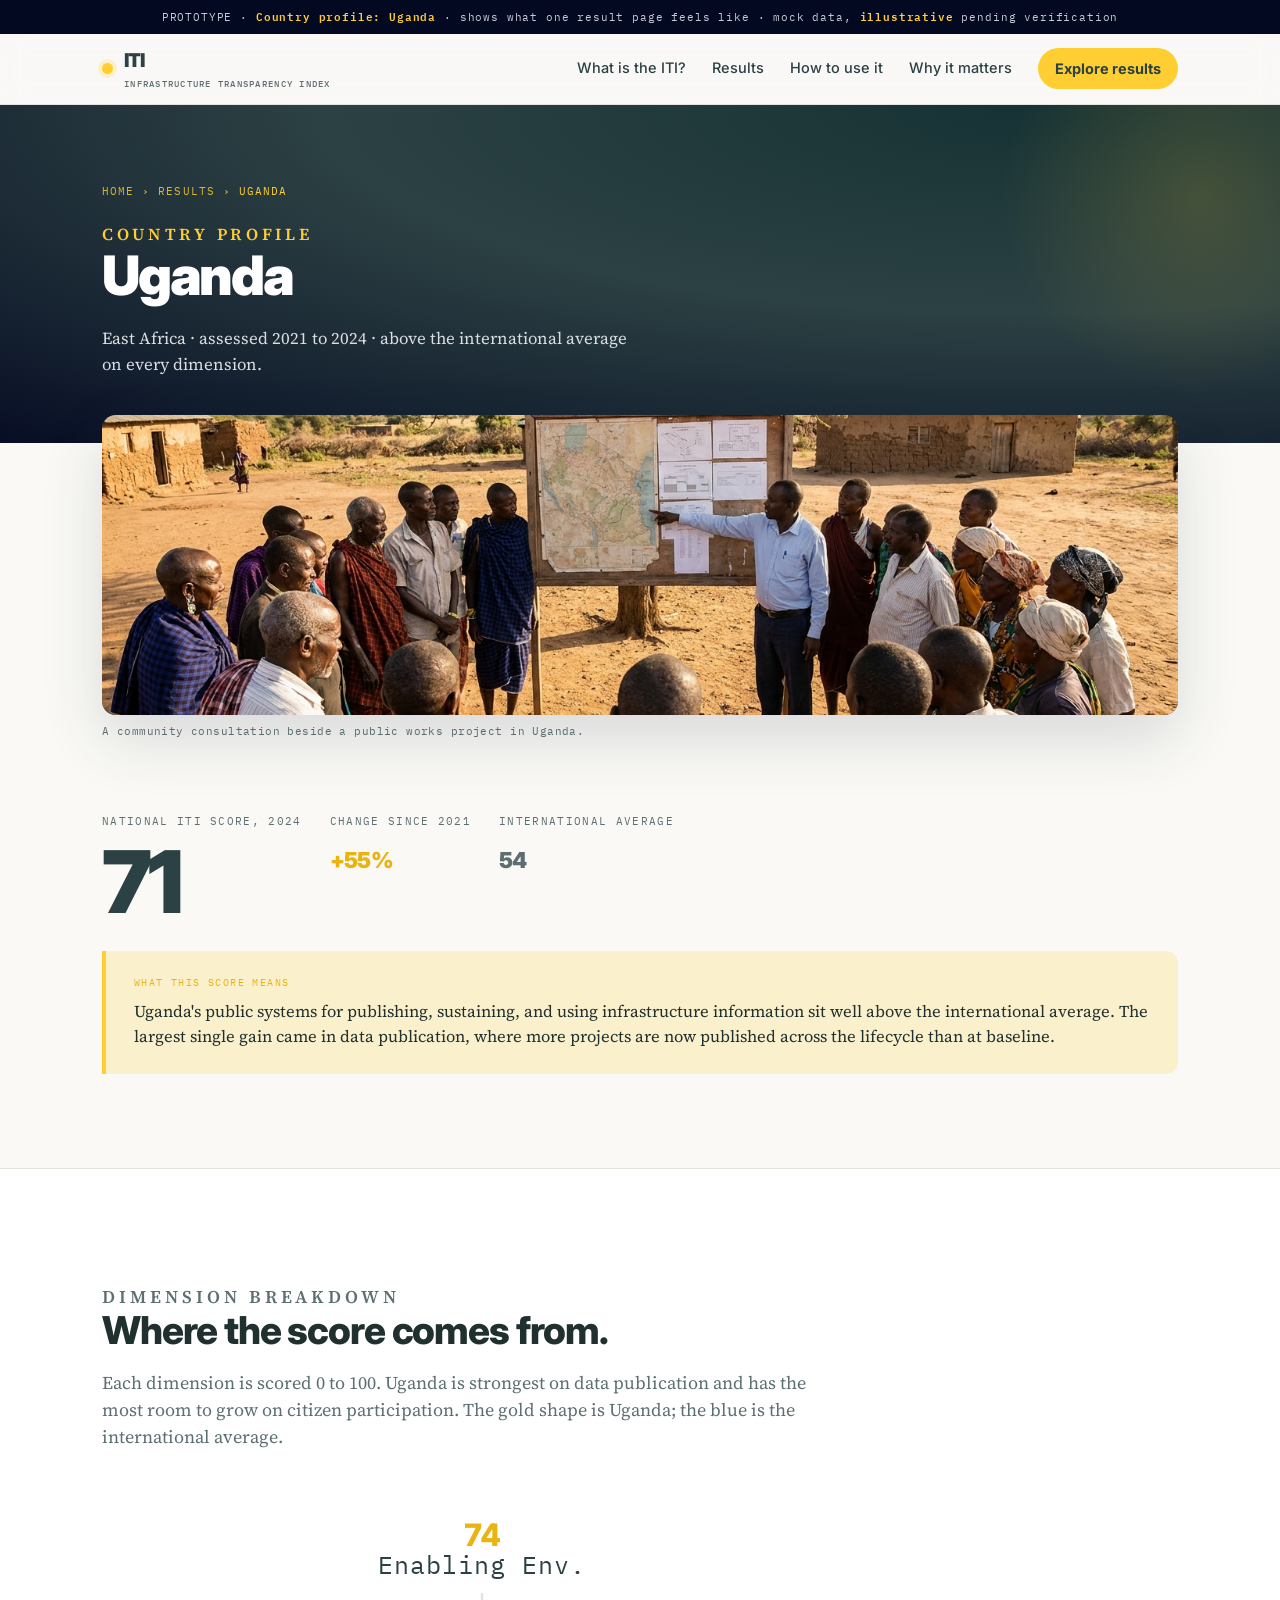
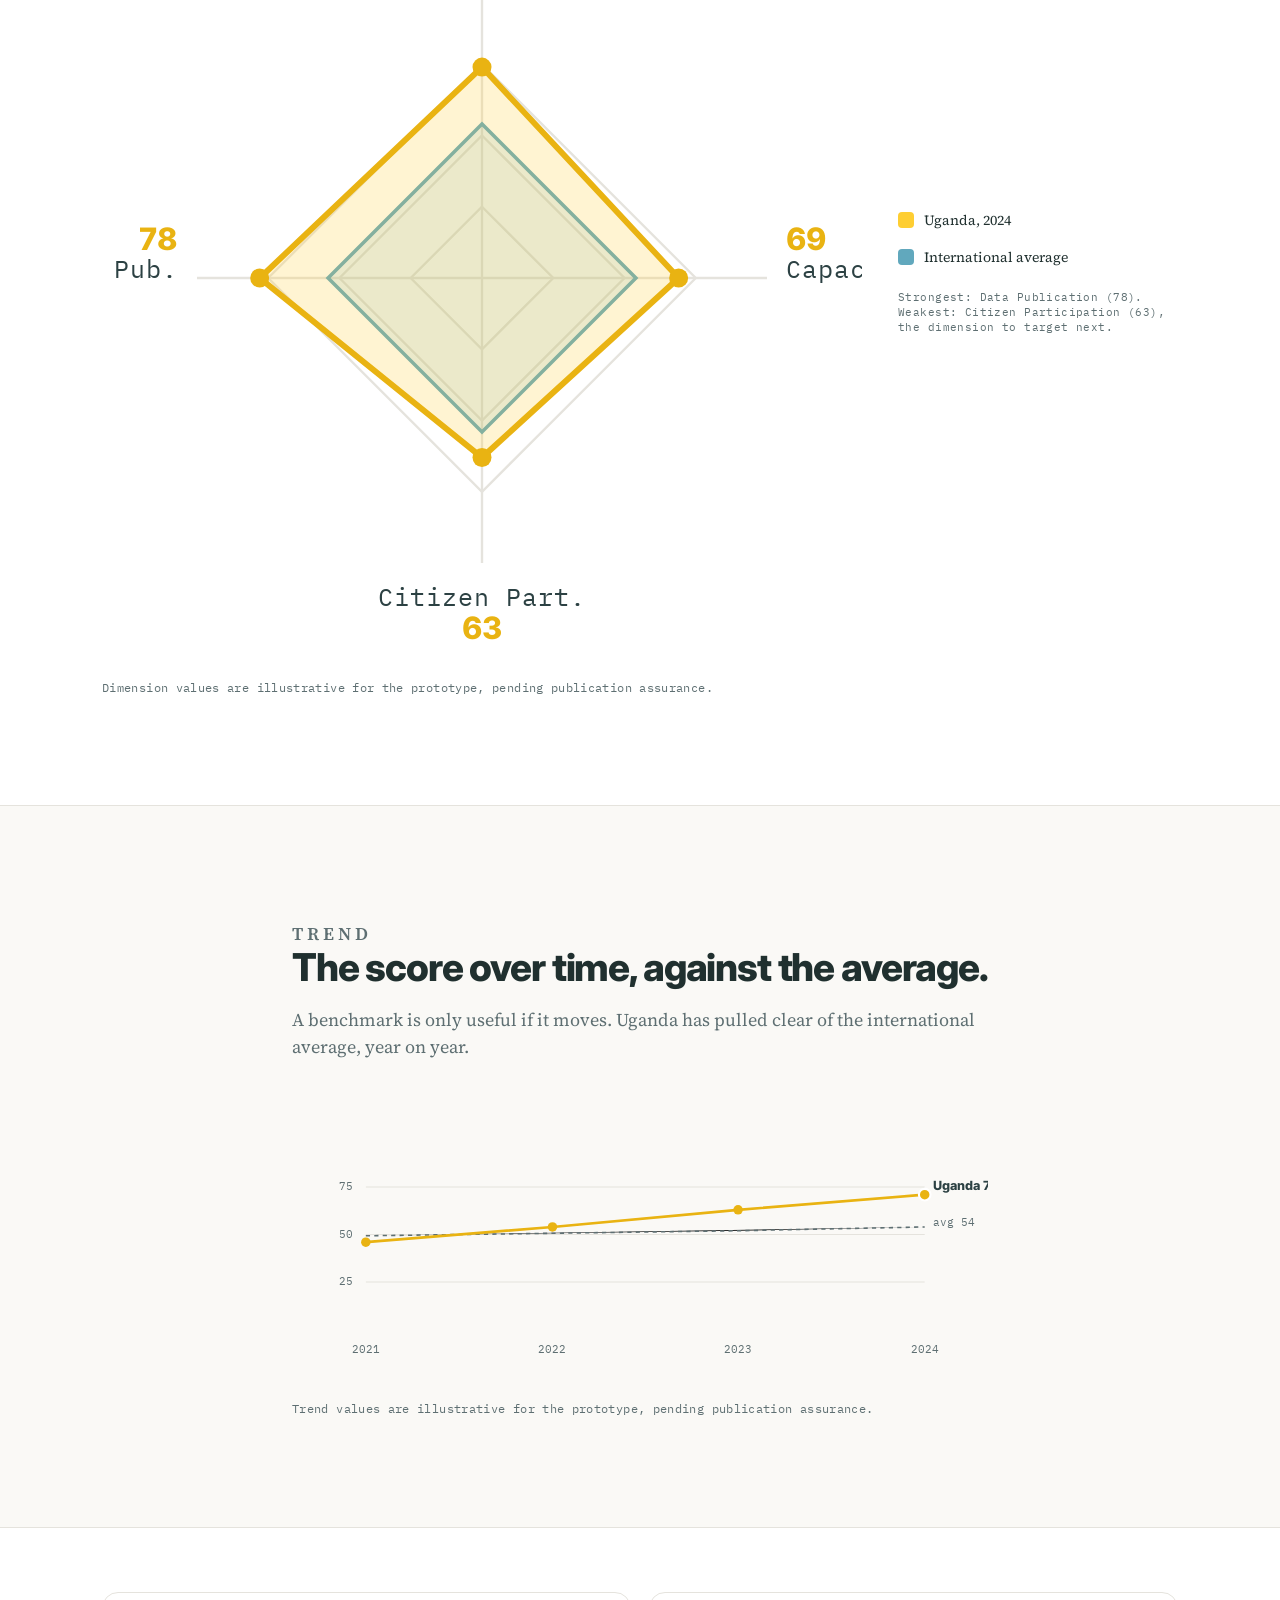
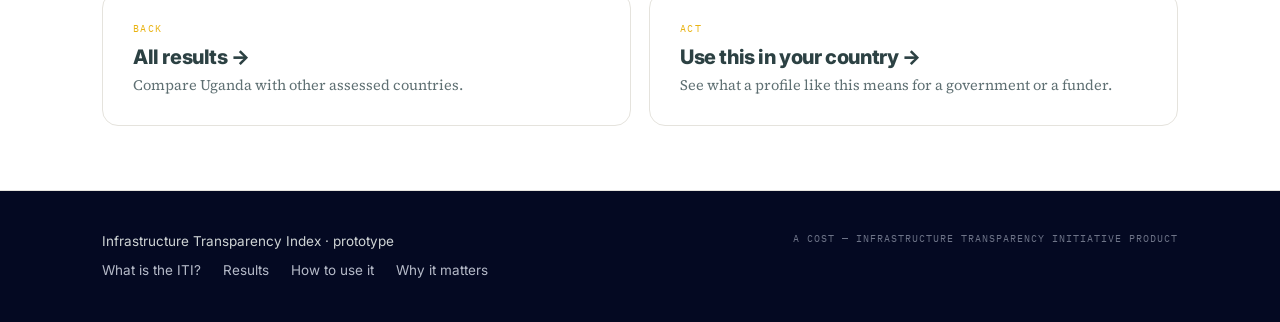
==== country-uganda.html @ 9cf15a1b "ITI website success prototype: multi-page editorial site with live map and generated imagery" ====
<!doctype html>
<html lang="en">
<head>
<meta charset="utf-8">
<meta name="viewport" content="width=device-width, initial-scale=1">
<title>Uganda | ITI country profile prototype</title>
<meta name="description" content="Uganda ITI country profile: dimension breakdown and trend. Illustrative prototype data.">
<link rel="preconnect" href="https://fonts.googleapis.com">
<link rel="preconnect" href="https://fonts.gstatic.com" crossorigin>
<link href="https://fonts.googleapis.com/css2?family=Inter:wght@400;500;600;700;800;900&family=Source+Serif+4:opsz,wght@8..60,400;8..60,500;8..60,600&family=IBM+Plex+Mono:wght@400;500&display=swap" rel="stylesheet">
<link rel="stylesheet" href="assets/iti.css">
</head>
<body>

<div class="ribbon">
  PROTOTYPE &middot; <b>Country profile: Uganda</b> &middot; shows what one result page feels like &middot; mock data, <b>illustrative</b> pending verification
</div>

<div class="brandbar">
  <div class="wrap brandbar__inner">
    <a class="brandmark" href="index.html"><span class="dot"></span><span>ITI<small>Infrastructure Transparency Index</small></span></a>
    <button class="navtoggle" aria-label="Menu">&#9776;</button>
    <nav class="navlinks">
      <a href="what-is-iti.html">What is the ITI?</a>
      <a href="results.html">Results</a>
      <a href="how-to-use.html">How to use it</a>
      <a href="why-it-matters.html">Why it matters</a>
      <a class="btn-sm" href="results.html">Explore results</a>
    </nav>
  </div>
</div>

<header class="pagehero">
  <div class="wrap">
    <div class="crumbs"><a href="index.html">Home</a> &rsaquo; <a href="results.html">Results</a> &rsaquo; Uganda</div>
    <p class="eyebrow">Country profile</p>
    <h1>Uganda</h1>
    <p>East Africa &middot; assessed 2021 to 2024 &middot; above the international average on every dimension.</p>
  </div>
</header>

<!-- country establishing image -->
<div class="wrap" style="margin-top:-28px;position:relative;z-index:5;">
  <div class="imgslot" style="height:300px;border-radius:14px;box-shadow:0 24px 60px rgba(44,65,67,.16);">
    <img src="assets/img/uganda-profile.jpg" alt="Community members and an official reviewing public project information at a noticeboard beside a Ugandan road project.">
  </div>
  <p class="imgcap">A community consultation beside a public works project in Uganda.</p>
</div>

<section class="block tight">
  <div class="wrap">
    <div class="scorehead">
      <div>
        <div class="pick">National ITI score, 2024</div>
        <div class="big">71</div>
      </div>
      <div>
        <div class="pick">Change since 2021</div>
        <div class="delta">+55%</div>
      </div>
      <div>
        <div class="pick">International average</div>
        <div class="delta" style="color:var(--muted);">54</div>
      </div>
    </div>
    <div class="callout" style="margin-top:30px;">
      <div class="k">What this score means</div>
      <p>Uganda's public systems for publishing, sustaining, and using infrastructure information sit well above the international average. The largest single gain came in data publication, where more projects are now published across the lifecycle than at baseline.</p>
    </div>
  </div>
</section>

<section class="block alt">
  <div class="wrap">
    <div class="sec-head"><p class="eyebrow">Dimension breakdown</p><h2>Where the score comes from.</h2><p>Each dimension is scored 0 to 100. Uganda is strongest on data publication and has the most room to grow on citizen participation. The gold shape is Uganda; the blue is the international average.</p></div>
    <div class="radar-wrap">
      <svg class="radar" viewBox="0 0 320 320" role="img" aria-label="Radar chart of Uganda's four dimension scores against the international average. Enabling Environment 74, Capacities and Processes 69, Citizen Participation 63, Data Publication 78. International average 54.">
        <!-- concentric grid rings at 25/50/75/100 -->
        <polygon class="grid-line" points="160,70 250,160 160,250 70,160"/>
        <polygon class="grid-line" points="160,100 220,160 160,220 100,160"/>
        <polygon class="grid-line" points="160,130 190,160 160,190 130,160"/>
        <!-- axes -->
        <line class="axis" x1="160" y1="160" x2="160" y2="40"/>
        <line class="axis" x1="160" y1="160" x2="280" y2="160"/>
        <line class="axis" x1="160" y1="160" x2="160" y2="280"/>
        <line class="axis" x1="160" y1="160" x2="40" y2="160"/>
        <!-- international average shape (54 on each: r=64.8) -->
        <polygon class="shape-avg" points="160,95.2 224.8,160 160,224.8 95.2,160"/>
        <!-- Uganda shape: Enabling 74 top(160,71.2), Capacities 69 right(242.8,160), Citizen 63 bottom(160,235.6), Data 78 left(66.4,160) -->
        <polygon class="shape-country" points="160,71.2 242.8,160 160,235.6 66.4,160" pathLength="1"/>
        <circle class="node" cx="160" cy="71.2" r="4"/>
        <circle class="node" cx="242.8" cy="160" r="4"/>
        <circle class="node" cx="160" cy="235.6" r="4"/>
        <circle class="node" cx="66.4" cy="160" r="4"/>
        <!-- axis labels + values -->
        <text class="alab" x="160" y="32" text-anchor="middle">Enabling Env.</text>
        <text class="aval" x="160" y="20" text-anchor="middle">74</text>
        <text class="alab" x="288" y="160" text-anchor="start">Capacities</text>
        <text class="aval" x="288" y="148" text-anchor="start">69</text>
        <text class="alab" x="160" y="298" text-anchor="middle">Citizen Part.</text>
        <text class="aval" x="160" y="312" text-anchor="middle">63</text>
        <text class="alab" x="32" y="160" text-anchor="end">Data Pub.</text>
        <text class="aval" x="32" y="148" text-anchor="end">78</text>
      </svg>
      <div class="radar-legend">
        <div class="li"><span class="sw c"></span> Uganda, 2024</div>
        <div class="li"><span class="sw a"></span> International average</div>
        <p class="imgcap" style="margin-top:8px;">Strongest: Data Publication (78). Weakest: Citizen Participation (63), the dimension to target next.</p>
      </div>
    </div>
    <p class="illus-note">Dimension values are illustrative for the prototype, pending publication assurance.</p>
  </div>
</section>

<section class="block">
  <div class="wrap-narrow">
    <div class="sec-head"><p class="eyebrow">Trend</p><h2>The score over time, against the average.</h2><p>A benchmark is only useful if it moves. Uganda has pulled clear of the international average, year on year.</p></div>
    <!-- multi-line trend: viewBox 0..640 x, 0..240 y. Years 2021..2024 mapped to x=70,260,450,600. Score 0..100 -> y=210..30 -->
    <svg class="trendlines" viewBox="0 0 660 250" role="img" aria-label="Uganda's ITI score rose from 46 in 2021 to 71 in 2024, moving above the international average which held near 50 to 54.">
      <!-- gridlines at 25/50/75 -->
      <line class="gl" x1="70" y1="165" x2="600" y2="165"/>
      <line class="gl" x1="70" y1="120" x2="600" y2="120"/>
      <line class="gl" x1="70" y1="75"  x2="600" y2="75"/>
      <text class="axlab" x="58" y="168" text-anchor="end">25</text>
      <text class="axlab" x="58" y="123" text-anchor="end">50</text>
      <text class="axlab" x="58" y="78"  text-anchor="end">75</text>
      <!-- x labels -->
      <text class="axlab" x="70"  y="232" text-anchor="middle">2021</text>
      <text class="axlab" x="247" y="232" text-anchor="middle">2022</text>
      <text class="axlab" x="423" y="232" text-anchor="middle">2023</text>
      <text class="axlab" x="600" y="232" text-anchor="middle">2024</text>
      <!-- international average line (flat ~50-54): y = 210 - score*1.8 -->
      <polyline class="avg" points="70,121.2 247,118.8 423,116.4 600,112.8"/>
      <text class="axlab" x="608" y="112" text-anchor="start" fill="#5E6F72">avg 54</text>
      <!-- Uganda line: 46,54,63,71 -> y=210-score*1.8 = 127.2,112.8,96.6,82.2 -->
      <polyline class="ln" stroke="#E9B312" points="70,127.2 247,112.8 423,96.6 600,82.2" pathLength="1"/>
      <circle cx="70" cy="127.2" r="4.5" fill="#E9B312"/>
      <circle cx="247" cy="112.8" r="4.5" fill="#E9B312"/>
      <circle cx="423" cy="96.6" r="4.5" fill="#E9B312"/>
      <circle cx="600" cy="82.2" r="5.5" fill="#E9B312" stroke="#fff" stroke-width="2"/>
      <text class="endlab" x="608" y="78" text-anchor="start" fill="#2C4143">Uganda 71</text>
    </svg>
    <p class="illus-note">Trend values are illustrative for the prototype, pending publication assurance.</p>
  </div>
</section>

<section class="block alt tight">
  <div class="wrap">
    <div class="nextstrip">
      <a class="nextcard" href="results.html"><div class="k">Back</div><h3>All results &rarr;</h3><p>Compare Uganda with other assessed countries.</p></a>
      <a class="nextcard" href="how-to-use.html"><div class="k">Act</div><h3>Use this in your country &rarr;</h3><p>See what a profile like this means for a government or a funder.</p></a>
    </div>
  </div>
</section>

<footer>
  <div class="wrap">
    <div>
      <div style="color:#CFD4D5;margin-bottom:8px;">Infrastructure Transparency Index &middot; prototype</div>
      <nav class="fnav">
        <a href="what-is-iti.html">What is the ITI?</a>
        <a href="results.html">Results</a>
        <a href="how-to-use.html">How to use it</a>
        <a href="why-it-matters.html">Why it matters</a>
      </nav>
    </div>
    <div class="endorse">A CoST &mdash; Infrastructure Transparency Initiative product</div>
  </div>
</footer>

<script src="assets/iti.js"></script>
</body>
</html>
---- assets/iti.css ----
/* =============================================================
   ITI WEBSITE SUCCESS PROTOTYPE - shared design system
   Single source of truth for every page. Edit once, all follow.
   This file existing IS the maintenance argument.

   BRAND: the REAL ITI palette, scraped from the live site's Fusion
   global colour tokens (infrastructuretransparencyindex.org):
     #fece32 gold (primary accent) · #2c4143 dark slate (structure)
     #61a8bd teal-blue (cool accent) · #d60000 red (CoST lineage)
     #040922 near-black navy (deepest ground)
   Register: editorial / data-journalism. Gold leads, slate carries,
   one motion event per scene, instruments are drawn not generated.
   Governed by cost-html-design; craft from visual-storytelling.
   ============================================================= */

:root {
  --gold:        #FECE32;
  --gold-deep:   #E9B312;
  --gold-soft:   #FFE07A;
  --gold-tint:   #FBF0CC;
  --slate:       #2C4143;
  --slate-deep:  #1E2E30;
  --navy:        #040922;
  --teal:        #61A8BD;
  --teal-deep:   #3E7E92;
  --teal-tint:   #E3EFF3;
  --red:         #D60000;
  --ink:         #20302F;
  --muted:       #5E6F72;
  --muted-d:     #9AA9AB;   /* on dark grounds */
  --line:        #E5E3DD;
  --line-d:      rgba(255,255,255,.14);
  --bg:          #FAF9F6;
  --white:       #FFFFFF;
  --mono: "SFMono-Regular", "IBM Plex Mono", Menlo, Consolas, monospace;
  --serif: "Source Serif 4", Georgia, "Iowan Old Style", "Times New Roman", serif;
  --sans: "Inter", -apple-system, BlinkMacSystemFont, "Helvetica Neue", Arial, sans-serif;
}
* { box-sizing: border-box; }
html { scroll-behavior: smooth; -webkit-text-size-adjust: 100%; }
body {
  margin: 0; background: var(--bg); color: var(--ink);
  font-family: var(--sans); font-size: 17px; line-height: 1.6;
  -webkit-font-smoothing: antialiased; text-rendering: optimizeLegibility;
}
h1, h2, h3 { font-family: var(--sans); font-weight: 800; line-height: 1.06; margin: 0; letter-spacing: -0.03em; }
.wrap { max-width: 1140px; margin: 0 auto; padding: 0 32px; }
.wrap-narrow { max-width: 760px; margin: 0 auto; padding: 0 32px; }
.eyebrow {
  font-family: var(--mono); font-size: 11px; font-weight: 600;
  letter-spacing: 0.22em; text-transform: uppercase; color: var(--gold-deep);
  margin: 0 0 18px;
}
a { color: var(--teal-deep); }
@media (max-width: 620px){ .wrap, .wrap-narrow { padding: 0 22px; } }

/* ---- prototype ribbon ---- */
.ribbon {
  background: var(--navy); color: #C9CBD4; font-family: var(--mono);
  font-size: 10.5px; letter-spacing: 0.08em; text-align: center;
  padding: 8px 28px; line-height: 1.5;
}
.ribbon b { color: var(--gold); font-weight: 600; }

/* ---- brand bar / nav ---- */
.brandbar { background: rgba(250,249,246,.86); backdrop-filter: saturate(1.4) blur(12px); -webkit-backdrop-filter: saturate(1.4) blur(12px); border-bottom: 1px solid var(--line); position: sticky; top: 0; z-index: 40; }
.brandbar__inner { display: flex; align-items: center; justify-content: space-between; height: 70px; }
.brandmark { display: flex; align-items: center; gap: 11px; font-family: var(--sans); font-weight: 900; font-size: 19px; color: var(--slate); letter-spacing: -0.04em; text-decoration: none; }
.brandmark .dot { width: 11px; height: 11px; border-radius: 50%; background: var(--gold); display: inline-block; box-shadow: 0 0 0 4px var(--gold-tint); }
.brandmark small { display: block; font-family: var(--mono); font-size: 9px; letter-spacing: 0.14em; color: var(--muted); font-weight: 500; text-transform: uppercase; }
.navlinks { display: flex; gap: 26px; font-size: 14.5px; align-items: center; }
.navlinks a { color: var(--slate); text-decoration: none; padding: 4px 0; border-bottom: 2px solid transparent; font-weight: 500; transition: color .15s; }
.navlinks a:hover { color: var(--gold-deep); }
.navlinks a.active { color: var(--slate); border-bottom-color: var(--gold); }
.navlinks .btn-sm { color: var(--slate); background: var(--gold); padding: 9px 17px; border-radius: 100px; border-bottom: 0; font-weight: 700; }
.navlinks .btn-sm:hover { color: var(--slate); background: var(--gold-soft); }
.navtoggle { display: none; background: none; border: 1px solid var(--line); border-radius: 8px; padding: 7px 11px; font-size: 18px; cursor: pointer; color: var(--slate); }
@media (max-width: 860px) {
  .navlinks { position: absolute; top: 70px; left: 0; right: 0; background: var(--white); border-bottom: 1px solid var(--line); flex-direction: column; align-items: flex-start; gap: 0; padding: 8px 28px 18px; display: none; }
  .navlinks.open { display: flex; }
  .navlinks a { width: 100%; padding: 13px 0; border-bottom: 1px solid var(--line); }
  .navlinks .btn-sm { width: auto; margin-top: 12px; }
  .navtoggle { display: block; }
}

/* ---- buttons ---- */
.btn { font-family: var(--sans); font-size: 15px; font-weight: 700; padding: 14px 24px; border-radius: 100px; border: 0; cursor: pointer; text-decoration: none; display: inline-block; transition: transform .14s ease, background .15s, box-shadow .15s; letter-spacing: -0.01em; }
.btn:active { transform: translateY(1px); }
.btn-gold { background: var(--gold); color: var(--slate); box-shadow: 0 6px 22px rgba(254,206,50,.34); }
.btn-gold:hover { background: var(--gold-soft); color: var(--slate); box-shadow: 0 8px 28px rgba(254,206,50,.46); }
.btn-ghost { background: transparent; color: var(--white); border: 1.5px solid rgba(255,255,255,.32); }
.btn-ghost:hover { border-color: var(--gold); color: var(--gold); }
.btn-slate { background: var(--slate); color: var(--white); }
.btn-slate:hover { background: var(--slate-deep); color: var(--white); }
.btn-outline { background: transparent; color: var(--slate); border: 1.5px solid var(--line); }
.btn-outline:hover { border-color: var(--gold-deep); color: var(--gold-deep); }

/* ---- home hero: full-bleed dark editorial scene ---- */
.hero { position: relative; background: radial-gradient(120% 130% at 78% 8%, #163234 0%, var(--slate) 38%, var(--navy) 100%); color: var(--white); padding: 120px 0 110px; overflow: hidden; }
.hero canvas#field { position: absolute; inset: 0; width: 100%; height: 100%; z-index: 1; opacity: .45; }
.hero::after { content:""; position:absolute; left:0; right:0; bottom:0; height:120px; background: linear-gradient(transparent, rgba(4,9,34,.5)); z-index:1; pointer-events:none; }
.hero .wrap { position: relative; z-index: 3; }
.hero .eyebrow { color: var(--gold); }
.hero h1 { font-size: clamp(2.4rem, 6.2vw, 5rem); font-weight: 900; max-width: 17ch; letter-spacing: -0.045em; line-height: 1.0; }
.hero h1 .accent { color: var(--gold); position: relative; white-space: nowrap; }
.hero h1 .accent::after { content:""; position:absolute; left:0; right:0; bottom:.06em; height:.10em; background: var(--gold); opacity:.32; border-radius:2px; }
.hero p.lede { font-family: var(--serif); font-size: clamp(1.1rem, 1.4vw, 1.4rem); line-height: 1.5; max-width: 54ch; color: #D9DEE0; margin: 30px 0 38px; }
.cta-row { display: flex; flex-wrap: wrap; gap: 14px; }
.hero .scrollcue { margin-top: 56px; font-family: var(--mono); font-size: 10.5px; letter-spacing: .18em; text-transform: uppercase; color: var(--gold); display: flex; align-items: center; gap: 12px; }
.hero .scrollcue .ln { width: 34px; height: 1px; background: var(--gold); display: inline-block; animation: cue 1.9s ease-in-out infinite; transform-origin: left; }
@keyframes cue { 0%,100%{ transform: scaleX(.35); opacity:.35; } 50%{ transform: scaleX(1); opacity:1; } }

/* ---- interior page hero ---- */
.pagehero { background: radial-gradient(130% 140% at 82% 0%, #163234 0%, var(--slate) 44%, var(--navy) 100%); color: var(--white); padding: 78px 0 66px; position: relative; overflow: hidden; }
.pagehero::after { content:""; position:absolute; right:-140px; top:-130px; width:440px; height:440px; border-radius:50%; background: radial-gradient(circle, rgba(254,206,50,.16), transparent 64%); pointer-events:none; }
.pagehero .wrap, .pagehero .wrap-narrow { position: relative; z-index: 2; }
.pagehero .eyebrow { color: var(--gold); }
.pagehero h1 { font-size: clamp(2rem, 4.6vw, 3.4rem); font-weight: 900; max-width: 20ch; letter-spacing: -0.04em; }
.pagehero h1 .accent { color: var(--gold); }
.pagehero p { font-family: var(--serif); font-size: clamp(1.05rem, 1.2vw, 1.3rem); line-height: 1.5; max-width: 60ch; color: #D9DEE0; margin: 22px 0 0; }
.crumbs { font-family: var(--mono); font-size: 10.5px; letter-spacing: .1em; text-transform: uppercase; color: var(--gold); margin-bottom: 18px; }
.crumbs a { color: var(--gold); text-decoration: none; opacity:.85; }
.crumbs a:hover { opacity:1; text-decoration: underline; }

/* ---- proof strip: oversized figures as typographic illustration ---- */
.proof { background: var(--slate); color: var(--white); }
.proof__grid { display: grid; grid-template-columns: repeat(4, 1fr); }
.stat { padding: 44px 26px; position: relative; border-right: 1px solid var(--line-d); }
.stat:last-child { border-right: 0; }
.stat .n { font-family: var(--sans); font-weight: 900; font-size: clamp(2.6rem, 4vw, 3.8rem); color: var(--gold); line-height: .92; letter-spacing: -0.04em; }
.stat .n .suf { font-size: .55em; color: var(--gold); }
.stat .l { font-size: 13.5px; color: var(--muted-d); margin-top: 12px; line-height: 1.4; max-width: 22ch; }
.stat .flag { position: absolute; top: 16px; right: 14px; font-family: var(--mono); font-size: 8px; letter-spacing: .08em; text-transform: uppercase; color: var(--gold); border: 1px solid rgba(254,206,50,.4); border-radius: 3px; padding: 2px 5px; }
@media (max-width: 760px){ .proof__grid { grid-template-columns: repeat(2,1fr); } .stat { padding: 32px 22px; } .stat:nth-child(2){border-right:0;} .stat:nth-child(1),.stat:nth-child(2){border-bottom:1px solid var(--line-d);} }

/* ---- generic section ---- */
section.block { padding: 96px 0; }
section.block.tight { padding: 64px 0; }
section.block.alt { background: var(--white); border-top: 1px solid var(--line); border-bottom: 1px solid var(--line); }
section.block.dark { background: var(--slate); color: var(--white); }
section.block.dark .sec-head h2 { color: var(--white); }
section.block.dark .sec-head p { color: var(--muted-d); }
.sec-head { max-width: 64ch; margin-bottom: 48px; }
.sec-head.center { margin-left: auto; margin-right: auto; text-align: center; }
.sec-head h2 { font-size: clamp(1.7rem, 3vw, 2.6rem); font-weight: 800; }
.sec-head p { color: var(--muted); font-size: 18px; margin: 18px 0 0; font-family: var(--serif); line-height: 1.5; }
.prose { max-width: 66ch; font-family: var(--serif); font-size: 19px; line-height: 1.72; }
.prose p { margin: 0 0 22px; }
.prose h3 { font-family: var(--sans); font-size: 23px; font-weight: 800; margin: 38px 0 12px; color: var(--slate); letter-spacing: -0.02em; }
.lead { font-size: clamp(1.3rem, 2vw, 1.8rem); line-height: 1.4; color: var(--slate); font-family: var(--serif); font-weight: 400; }

/* ---- the reframe instrument: drawn, staged, one motion ---- */
.reframe-wrap { margin: 8px 0 44px; }
.reframe-fig { width: 100%; height: auto; display: block; }
.reframe-fig .lab { font-family: var(--mono); font-size: 11px; letter-spacing: .12em; text-transform: uppercase; }
.reframe-fig .qtext { font-family: var(--serif); font-weight: 600; }
/* before/after groups toggled by .flipped on the figure */
.reframe-fig .grp-after { opacity: 0; transition: opacity .7s ease .15s; }
.reframe-fig .grp-before { opacity: 1; transition: opacity .6s ease; }
.reframe-fig.flipped .grp-after { opacity: 1; }
.reframe-fig.flipped .grp-before { opacity: 0; }
.reframe-fig .sweep { stroke-dasharray: 1; stroke-dashoffset: 1; }
.reframe-fig.flipped .sweep { stroke-dashoffset: 0; transition: stroke-dashoffset 1s ease .1s; }
.reframe-fig .token { transition: transform .9s cubic-bezier(.5,0,.2,1) .1s; }
.reframe-fig.flipped .token { transform: translateX(var(--shift, 360px)); }

/* ---- failure cards ---- */
.fails { display: grid; grid-template-columns: repeat(4,1fr); gap: 16px; }
.fail { background: var(--white); border: 1px solid var(--line); border-radius: 12px; padding: 24px 22px; position: relative; overflow: hidden; }
.fail::before { content:""; position:absolute; left:0; top:0; bottom:0; width:3px; background: var(--gold); }
.fail .t { font-weight: 800; font-size: 16px; margin-bottom: 8px; color: var(--slate); letter-spacing:-0.01em; }
.fail .d { font-size: 14px; color: var(--muted); line-height: 1.5; }
@media (max-width: 760px){ .fails { grid-template-columns: 1fr 1fr; } }

/* ---- dimension cards ---- */
.dims { display: grid; grid-template-columns: repeat(4,1fr); gap: 18px; }
.dim { background: var(--white); border: 1px solid var(--line); border-radius: 14px; padding: 28px 24px; cursor: pointer; transition: border-color .15s, box-shadow .2s, transform .2s; }
.dim:hover { border-color: var(--gold); transform: translateY(-3px); box-shadow: 0 18px 40px rgba(44,65,67,.09); }
.dim.open { border-color: var(--gold); box-shadow: 0 18px 40px rgba(44,65,67,.10); }
.dim .num { font-family: var(--mono); font-size: 11px; color: var(--gold-deep); letter-spacing: .14em; }
.dim h3 { font-size: 19px; font-weight: 800; margin: 14px 0 9px; color: var(--slate); letter-spacing:-0.02em; }
.dim .ask { font-size: 14.5px; color: var(--muted); line-height: 1.5; font-family: var(--serif); }
.dim .more { font-size: 14px; color: var(--ink); line-height: 1.58; max-height: 0; overflow: hidden; transition: max-height .28s ease, margin .28s ease, opacity .2s; opacity: 0; margin-top: 0; font-family: var(--serif); }
.dim.open .more { max-height: 260px; opacity: 1; margin-top: 16px; padding-top: 16px; border-top: 1px solid var(--line); }
.dim .hint { font-family: var(--mono); font-size: 9.5px; letter-spacing: .1em; color: var(--muted); text-transform: uppercase; margin-top: 16px; }
.dim.open .hint { color: var(--gold-deep); }
@media (max-width: 760px){ .dims { grid-template-columns: 1fr 1fr; } }

/* ---- results / mock dashboard ---- */
.meaning { font-family: var(--serif); font-size: clamp(1.2rem, 1.8vw, 1.55rem); line-height: 1.42; color: var(--slate); max-width: 56ch; margin-bottom: 30px; }
.dash { border: 1px solid var(--line); border-radius: 16px; background: var(--white); overflow: hidden; box-shadow: 0 24px 60px rgba(44,65,67,.08); }
.dash__bar { background: var(--slate); color: var(--muted-d); font-family: var(--mono); font-size: 10.5px; letter-spacing: .1em; text-transform: uppercase; padding: 12px 22px; display: flex; justify-content: space-between; align-items: center; }
.dash__bar .tag { background: var(--gold); color: var(--slate); border-radius: 100px; padding: 3px 10px; font-size: 9px; letter-spacing: .08em; font-weight: 700; }
.dash__body { padding: 30px 28px; display: grid; grid-template-columns: 240px 1fr; gap: 32px; }
.pick { font-size: 11px; color: var(--muted); margin-bottom: 12px; font-family: var(--mono); letter-spacing: .12em; text-transform: uppercase; }
.countrylist { display: flex; flex-direction: column; gap: 8px; }
.cbtn { text-align: left; border: 1px solid var(--line); background: var(--white); border-radius: 10px; padding: 12px 15px; cursor: pointer; font-size: 14.5px; display: flex; justify-content: space-between; align-items: center; font-family: var(--sans); font-weight: 500; transition: all .14s; }
.cbtn .s { font-family: var(--sans); font-weight: 800; color: var(--slate); font-size: 16px; }
.cbtn:hover { border-color: var(--gold); }
.cbtn.active { border-color: var(--gold); background: var(--gold-tint); }
.chart { display: flex; flex-direction: column; gap: 16px; justify-content: center; }
.barrow { display: grid; grid-template-columns: 84px 1fr 46px; align-items: center; gap: 13px; }
.barrow .lab { font-size: 12.5px; color: var(--muted); text-align: right; font-family: var(--mono); letter-spacing: .02em; }
.track { background: var(--bg); border: 1px solid var(--line); border-radius: 100px; height: 20px; overflow: hidden; }
.fill { height: 100%; border-radius: 100px; transition: width .6s cubic-bezier(.3,.7,.2,1); }
.fill.country { background: linear-gradient(90deg, var(--gold-deep), var(--gold)); }
.fill.avg { background: var(--teal); }
.barrow .val { font-family: var(--sans); font-weight: 800; font-size: 15px; }
.avgnote { font-size: 13px; color: var(--muted); display: flex; align-items: center; gap: 8px; margin-top: 6px; }
.toggle { display: inline-flex; align-items: center; gap: 9px; cursor: pointer; font-size: 13px; color: var(--muted); user-select: none; }
.toggle .sw { width: 36px; height: 20px; border-radius: 100px; background: var(--line); position: relative; transition: background .2s; }
.toggle .sw::after { content: ""; position: absolute; top: 2px; left: 2px; width: 16px; height: 16px; border-radius: 50%; background: var(--white); transition: left .2s; box-shadow: 0 1px 3px rgba(0,0,0,.25); }
.toggle.on .sw { background: var(--teal); }
.toggle.on .sw::after { left: 18px; }
.tipnote { font-size: 13.5px; color: var(--ink); margin-top: 20px; padding-top: 18px; border-top: 1px dashed var(--line); font-family: var(--serif); line-height: 1.55; }
.tipnote b { font-family: var(--mono); font-size: 10px; letter-spacing: .1em; text-transform: uppercase; color: var(--gold-deep); display:block; margin-bottom: 5px; font-weight: 600; }
@media (max-width: 760px){ .dash__body { grid-template-columns: 1fr; } }

/* ---- impact cards ---- */
.impact { display: grid; grid-template-columns: repeat(3,1fr); gap: 20px; }
.icard { background: var(--white); border: 1px solid var(--line); border-radius: 16px; overflow: hidden; }
.icard__top { background: var(--slate); padding: 22px 24px; }
.icard__country { font-family: var(--sans); font-weight: 900; font-size: 21px; color: var(--white); letter-spacing:-0.03em; }
.icard__head { font-size: 11px; color: var(--gold); font-family: var(--mono); letter-spacing: .12em; text-transform: uppercase; margin-top: 5px; }
.icard__body { padding: 22px 24px 26px; }
.icard dl { margin: 0; }
.icard dt { font-family: var(--mono); font-size: 9.5px; letter-spacing: .14em; text-transform: uppercase; color: var(--muted); margin-top: 16px; }
.icard dt:first-child { margin-top: 0; }
.icard dd { margin: 5px 0 0; font-size: 14.5px; line-height: 1.5; font-family: var(--serif); }
.icard .big { font-family: var(--sans); font-weight: 900; font-size: 38px; color: var(--gold-deep); letter-spacing:-0.04em; line-height:1; }
@media (max-width: 760px){ .impact { grid-template-columns: 1fr; } }

/* ---- audience ---- */
.aud { display: grid; grid-template-columns: 320px 1fr; gap: 28px; }
.tiles { display: flex; flex-direction: column; gap: 10px; }
.tile { text-align: left; border: 1px solid var(--line); background: var(--white); border-radius: 12px; padding: 17px 19px; cursor: pointer; font-family: var(--sans); font-size: 15.5px; font-weight: 600; color: var(--slate); display: flex; align-items: center; gap: 13px; transition: all .15s; }
.tile .ic { font-size: 19px; }
.tile:hover { border-color: var(--gold); }
.tile.active { background: var(--slate); color: var(--white); border-color: var(--slate); }
.panel { background: var(--white); border: 1px solid var(--line); border-radius: 16px; padding: 36px 36px; position: relative; overflow: hidden; box-shadow: 0 18px 44px rgba(44,65,67,.07); }
.panel::before { content:""; position:absolute; left:0; top:0; bottom:0; width:4px; background: var(--gold); }
.panel .who { font-family: var(--mono); font-size: 11px; letter-spacing: .14em; text-transform: uppercase; color: var(--gold-deep); }
.panel h3 { font-size: 25px; font-weight: 800; margin: 12px 0 22px; color: var(--slate); letter-spacing:-0.02em; }
.panel .qa { margin-bottom: 18px; }
.panel .qa .k { font-family: var(--mono); font-size: 10px; letter-spacing: .12em; text-transform: uppercase; color: var(--muted); }
.panel .qa .v { font-size: 16px; line-height: 1.55; margin-top: 4px; font-family: var(--serif); }
.panel .next { display: inline-block; margin-top: 8px; background: var(--gold); color: var(--slate); font-weight: 700; font-size: 14px; padding: 11px 20px; border-radius: 100px; text-decoration: none; }
@media (max-width: 760px){ .aud { grid-template-columns: 1fr; } .tiles { flex-direction: row; flex-wrap: wrap; } .tile { flex: 1 1 44%; } }

/* full audience cards (how-to-use) */
.audfull { display: grid; gap: 22px; }
.audrow { display: grid; grid-template-columns: 250px 1fr; border: 1px solid var(--line); border-radius: 16px; overflow: hidden; background: var(--white); box-shadow: 0 14px 36px rgba(44,65,67,.06); }
.audrow__id { background: var(--slate); color: var(--white); padding: 30px 28px; }
.audrow__id .ic { font-size: 32px; display: block; margin-bottom: 14px; }
.audrow__id .who { font-family: var(--sans); font-weight: 900; font-size: 22px; letter-spacing:-0.03em; }
.audrow__body { padding: 30px 32px; }
.audrow__body .q { font-family: var(--serif); font-size: 21px; color: var(--slate); margin-bottom: 18px; line-height:1.3; }
.audrow__body .grid { display: grid; grid-template-columns: 1fr 1fr; gap: 20px; margin-bottom: 20px; }
.audrow__body dt { font-family: var(--mono); font-size: 9.5px; letter-spacing: .14em; text-transform: uppercase; color: var(--gold-deep); margin-bottom: 5px; }
.audrow__body dd { margin: 0; font-size: 15px; line-height: 1.55; font-family: var(--serif); }
@media (max-width: 720px){ .audrow { grid-template-columns: 1fr; } .audrow__body .grid { grid-template-columns: 1fr; } }

/* ---- vision timeline ---- */
.road { position: relative; padding-left: 6px; }
.road::before { content:""; position: absolute; left: 15px; top: 10px; bottom: 10px; width: 2px; background: var(--line); }
.road::after { content:""; position: absolute; left: 15px; top: 10px; width: 2px; height: 0; background: linear-gradient(var(--teal), var(--gold)); transition: height 1.4s ease; }
.road.drawn::after { height: calc(100% - 20px); }
.stop { position: relative; padding: 0 0 36px 52px; opacity: 0; transform: translateY(16px); transition: opacity .55s ease, transform .55s ease; }
.road.drawn .stop { opacity: 1; transform: none; }
.road.drawn .stop:nth-child(2){ transition-delay:.2s; }
.road.drawn .stop:nth-child(3){ transition-delay:.4s; }
.road.drawn .stop:nth-child(4){ transition-delay:.6s; }
.stop:last-child { padding-bottom: 0; }
.stop .dot { position: absolute; left: 6px; top: 3px; width: 20px; height: 20px; border-radius: 50%; background: var(--bg); border: 3px solid var(--teal); z-index: 2; }
.stop.future .dot { border-color: var(--gold); background: var(--gold-tint); }
.road.drawn .stop.future:last-child .dot { animation: pulseDot 2.2s ease-in-out infinite; }
@keyframes pulseDot { 0%,100%{ box-shadow: 0 0 0 0 rgba(254,206,50,.5);} 50%{ box-shadow: 0 0 0 9px rgba(254,206,50,0);} }
.stop .ph { font-family: var(--mono); font-size: 10.5px; letter-spacing: .14em; text-transform: uppercase; color: var(--gold-deep); }
.stop h3 { font-size: 21px; font-weight: 800; margin: 6px 0 6px; color: var(--slate); letter-spacing:-0.02em; }
.stop p { margin: 0; color: var(--muted); font-size: 15.5px; font-family: var(--serif); line-height:1.5; }
.dark .stop h3 { color: var(--white); }
.dark .stop p { color: var(--muted-d); }
.dark .stop .dot { background: var(--slate); }
.ambition-note { margin-top: 30px; font-size: 14px; color: var(--ink); background: var(--gold-tint); border-radius: 10px; padding: 16px 20px; font-family: var(--serif); line-height:1.55; }
.dark .ambition-note { background: rgba(254,206,50,.1); color: #E6E2D6; }

/* ---- final CTA ---- */
.final { background: radial-gradient(120% 130% at 20% 10%, #163234, var(--slate) 50%, var(--navy)); color: var(--white); }
.final .sec-head h2 { color: var(--white); }
.final .sec-head p { color: var(--muted-d); }
.ctacards { display: grid; grid-template-columns: repeat(3,1fr); gap: 18px; }
.ctacard { background: rgba(255,255,255,.05); border: 1px solid var(--line-d); border-radius: 16px; padding: 30px 26px; transition: border-color .15s, background .15s; }
.ctacard:hover { border-color: rgba(254,206,50,.5); background: rgba(255,255,255,.07); }
.ctacard h3 { color: var(--white); font-size: 20px; font-weight: 800; margin-bottom: 9px; letter-spacing:-0.02em; }
.ctacard p { color: var(--muted-d); font-size: 14.5px; margin: 0 0 20px; font-family: var(--serif); line-height:1.5; }
@media (max-width: 760px){ .ctacards { grid-template-columns: 1fr; } }

/* ---- generic scroll reveal: enhancement only ----
   Hidden state applies ONLY when JS has flagged the document (.js-reveal).
   Without JS, or before the observer runs, content is fully visible. */
.js-reveal [data-reveal] { opacity: 0; transform: translateY(18px); transition: opacity .6s ease, transform .6s ease; }
.js-reveal [data-reveal].in { opacity: 1; transform: none; }
/* impact cards use the same enhancement gate */
.js-reveal .icard { opacity: 0; transform: translateY(22px); transition: opacity .6s ease, transform .6s ease; }
.js-reveal .icard.in { opacity: 1; transform: none; }

/* ---- callouts / notes ---- */
.illus-note { font-size: 12px; color: var(--muted); margin-top: 20px; font-family: var(--mono); letter-spacing: .03em; }
.callout { background: var(--gold-tint); border-left: 4px solid var(--gold); border-radius: 0 12px 12px 0; padding: 24px 28px; margin: 30px 0; }
.callout .k { font-family: var(--mono); font-size: 10px; letter-spacing: .14em; text-transform: uppercase; color: var(--gold-deep); margin-bottom: 8px; }
.callout p { margin: 0; font-size: 16.5px; font-family: var(--serif); line-height: 1.55; }

/* ---- next-page strip ---- */
.nextstrip { display: grid; grid-template-columns: 1fr 1fr; gap: 18px; }
.nextcard { display: block; border: 1px solid var(--line); border-radius: 16px; padding: 28px 30px; background: var(--white); text-decoration: none; transition: border-color .15s, transform .18s, box-shadow .2s; }
.nextcard:hover { border-color: var(--gold); transform: translateY(-3px); box-shadow: 0 18px 40px rgba(44,65,67,.09); }
.nextcard .k { font-family: var(--mono); font-size: 10px; letter-spacing: .14em; text-transform: uppercase; color: var(--gold-deep); }
.nextcard h3 { font-size: 20px; font-weight: 800; color: var(--slate); margin: 10px 0 7px; letter-spacing:-0.02em; }
.nextcard p { margin: 0; color: var(--muted); font-size: 14.5px; font-family: var(--serif); line-height:1.5; }
@media (max-width: 620px){ .nextstrip { grid-template-columns: 1fr; } }

/* ---- footer ---- */
footer { background: var(--navy); color: #8C93A6; padding: 40px 0; font-size: 13.5px; }
footer .wrap { display: flex; justify-content: space-between; gap: 20px; flex-wrap: wrap; align-items: flex-start; }
footer .fnav { display: flex; gap: 22px; flex-wrap: wrap; }
footer .fnav a { color: #B6BBC9; text-decoration: none; }
footer .fnav a:hover { color: var(--gold); }
footer .endorse { font-family: var(--mono); font-size: 10px; letter-spacing: .1em; color: #6E7488; text-transform: uppercase; }

/* ---- modal ---- */
.overlay { position: fixed; inset: 0; background: rgba(4,9,34,.62); display: none; align-items: center; justify-content: center; padding: 24px; z-index: 90; backdrop-filter: blur(3px); }
.overlay.show { display: flex; }
.modal { background: var(--white); border-radius: 18px; max-width: 480px; width: 100%; overflow: hidden; box-shadow: 0 30px 80px rgba(4,9,34,.45); }
.modal__top { background: var(--slate); color: var(--white); padding: 20px 26px; display: flex; justify-content: space-between; align-items: center; }
.modal__top h3 { color: var(--white); font-size: 19px; font-weight: 800; }
.modal__x { background: none; border: 0; color: var(--white); font-size: 26px; cursor: pointer; line-height: 1; }
.modal__body { padding: 26px; }
.onepager-preview { border: 1px solid var(--line); border-radius: 10px; padding: 22px; background: var(--bg); }
.onepager-preview .pp-band { height: 9px; background: var(--gold); border-radius: 4px; margin-bottom: 16px; width: 50%; }
.onepager-preview .pp-h { font-family: var(--sans); font-weight: 900; font-size: 18px; color: var(--slate); letter-spacing:-0.02em; }
.onepager-preview .pp-line { height: 8px; background: var(--line); border-radius: 4px; margin-top: 10px; }
.onepager-preview .pp-line.short { width: 60%; }
.modal .field { width: 100%; padding: 12px 14px; border: 1px solid var(--line); border-radius: 10px; font-size: 14.5px; font-family: var(--sans); margin-top: 11px; }
.modal__note { font-size: 12px; color: var(--muted); margin-top: 16px; font-family: var(--mono); line-height:1.5; }

/* ---- country profile bits ---- */
.scorehead { display: flex; align-items: baseline; gap: 28px; flex-wrap: wrap; }
.scorehead .big { font-family: var(--sans); font-weight: 900; font-size: clamp(3.4rem, 7vw, 5.4rem); color: var(--slate); line-height: .9; letter-spacing:-0.05em; }
.scorehead .delta { font-family: var(--sans); font-weight: 900; font-size: 22px; color: var(--gold-deep); letter-spacing:-0.03em; }
.dimbars { display: grid; gap: 16px; max-width: 660px; }
.dimbar { display: grid; grid-template-columns: 200px 1fr 42px; align-items: center; gap: 16px; }
.dimbar .lab { font-size: 14.5px; color: var(--ink); text-align: right; font-family:var(--sans); font-weight:500; }
.dimbar .val { font-family: var(--sans); font-weight: 800; color: var(--slate); }
.trend { display: flex; align-items: flex-end; gap: 18px; height: 200px; padding: 18px 0; }
.trend .yr { display: flex; flex-direction: column; align-items: center; gap: 9px; flex: 1; }
.trend .col { width: 100%; max-width: 54px; background: linear-gradient(var(--gold), var(--gold-deep)); border-radius: 6px 6px 0 0; min-height: 4px; }
.trend .yrlab { font-size: 12px; color: var(--muted); font-family: var(--mono); }
.trend .yrval { font-family: var(--sans); font-weight: 800; font-size: 15px; color: var(--slate); }

/* =============================================================
   HUMAN ELEMENT: image slots, artefacts, map, richer viz
   ============================================================= */

/* ---- rights-cleared image slot ----
   Real-sized, captioned, alt-texted. Holds an <img> when supplied;
   otherwise shows a labelled illustrative fill + a "replace with" note
   so CoST drops in authentic Panama/Uganda photos cleanly. */
.imgslot { position: relative; overflow: hidden; background: linear-gradient(135deg, var(--slate) 0%, var(--slate-deep) 100%); border-radius: 14px; }
.imgslot img { display: block; width: 100%; height: 100%; object-fit: cover; }
.imgslot.is-empty { display: flex; flex-direction: column; justify-content: center; align-items: flex-start; padding: 24px; color: var(--muted-d); }
.imgslot.is-empty::before { content: ""; position: absolute; inset: 0; background-image: repeating-linear-gradient(45deg, transparent, transparent 18px, rgba(255,255,255,.022) 18px, rgba(255,255,255,.022) 19px); pointer-events: none; }
.imgslot .ph-tag { font-family: var(--mono); font-size: 9.5px; letter-spacing: .16em; text-transform: uppercase; color: var(--gold); border: 1px solid rgba(254,206,50,.45); border-radius: 4px; padding: 3px 8px; position: relative; z-index:1; }
.imgslot .ph-shot { font-family: var(--serif); font-size: 15px; color: #D7DBDC; margin-top: 14px; line-height: 1.4; max-width: 30ch; position: relative; z-index:1; }
.imgslot .ph-note { font-family: var(--mono); font-size: 9.5px; letter-spacing: .06em; color: var(--muted-d); margin-top: 12px; position: relative; z-index:1; }
.imgslot .ph-icon { position: absolute; right: 18px; bottom: 16px; opacity: .5; }
.imgcap { font-family: var(--mono); font-size: 10.5px; letter-spacing: .04em; color: var(--muted); margin-top: 9px; line-height: 1.45; }
.imgcap .src { color: var(--gold-deep); }

/* hero photo layer (sits behind a directional scrim so the photo reads
   clearly on the right while the headline stays legible on the left) */
.hero .heroimg { position: absolute; inset: 0; z-index: 0; }
.hero .heroimg .imgslot { width: 100%; height: 100%; border-radius: 0; opacity: 1; }
.hero .heroimg .imgslot img { filter: saturate(1.05) contrast(1.02); }
.hero .heroimg::after { content:""; position:absolute; inset:0;
  background:
    linear-gradient(90deg, rgba(4,9,34,.92) 0%, rgba(20,38,46,.78) 42%, rgba(20,38,46,.28) 72%, rgba(20,38,46,.12) 100%),
    linear-gradient(0deg, rgba(4,9,34,.55), rgba(4,9,34,0) 45%); }
/* drop the heavy radial gradient on the hero ground when a photo is present */
.hero:has(.heroimg img) { background: var(--navy); }

/* impact card now carries a country image at the top */
.icard__img { height: 168px; position: relative; }
.icard__img .imgslot { width: 100%; height: 100%; border-radius: 0; }
.icard__img .cflag { position: absolute; left: 16px; bottom: 14px; z-index: 2; font-family: var(--sans); font-weight: 900; font-size: 22px; color: var(--white); letter-spacing: -0.03em; text-shadow: 0 2px 12px rgba(4,9,34,.6); }
.icard__img .chead { position: absolute; left: 16px; bottom: 38px; z-index: 2; font-family: var(--mono); font-size: 10px; letter-spacing: .12em; text-transform: uppercase; color: var(--gold); text-shadow: 0 2px 8px rgba(4,9,34,.7); }

/* ---- infrastructure artefact mock (drawn transparency record) ---- */
.artefact { background: var(--white); border: 1px solid var(--line); border-radius: 14px; overflow: hidden; box-shadow: 0 20px 50px rgba(44,65,67,.09); }
.artefact__bar { background: var(--slate); color: var(--muted-d); font-family: var(--mono); font-size: 10px; letter-spacing: .1em; text-transform: uppercase; padding: 11px 18px; display: flex; align-items: center; gap: 10px; }
.artefact__bar .dot3 { display: flex; gap: 5px; }
.artefact__bar .dot3 i { width: 8px; height: 8px; border-radius: 50%; background: rgba(255,255,255,.22); }
.artefact__bar .url { background: rgba(255,255,255,.08); border-radius: 5px; padding: 3px 10px; color: #C7CDCE; flex: 1; }
.artefact__body { padding: 22px 24px; }
.artefact__title { font-family: var(--sans); font-weight: 800; font-size: 18px; color: var(--slate); letter-spacing: -0.02em; margin-bottom: 4px; }
.artefact__sub { font-family: var(--mono); font-size: 11px; color: var(--muted); margin-bottom: 18px; }
.artefact__row { display: grid; grid-template-columns: 150px 1fr auto; gap: 14px; align-items: center; padding: 11px 0; border-top: 1px solid var(--line); font-size: 13.5px; }
.artefact__row .f { font-family: var(--mono); font-size: 10.5px; letter-spacing: .04em; text-transform: uppercase; color: var(--muted); }
.artefact__row .v { color: var(--ink); font-family: var(--serif); }
.artefact__row .ok { font-family: var(--mono); font-size: 10px; letter-spacing: .06em; text-transform: uppercase; color: var(--slate); background: var(--gold-tint); border: 1px solid var(--gold); border-radius: 100px; padding: 3px 10px; }
.artefact__row .miss { color: var(--red); background: rgba(214,0,0,.06); border-color: rgba(214,0,0,.3); }
.artefact__note { font-family: var(--mono); font-size: 9.5px; color: var(--muted); margin-top: 16px; letter-spacing: .03em; }

/* ---- radar / spider chart ---- */
.radar-wrap { display: grid; grid-template-columns: 1fr 280px; gap: 36px; align-items: center; }
.radar { width: 100%; height: auto; }
.radar .grid-line { fill: none; stroke: var(--line); stroke-width: 1; }
.radar .axis { stroke: var(--line); stroke-width: 1; }
.radar .shape-avg { fill: rgba(97,168,189,.16); stroke: var(--teal); stroke-width: 1.5; }
.radar .shape-country { fill: rgba(254,206,50,.22); stroke: var(--gold-deep); stroke-width: 2.5; stroke-dasharray: 1; stroke-dashoffset: 1; }
.radar.drawn .shape-country { stroke-dashoffset: 0; transition: stroke-dashoffset 1.1s ease .2s; }
.radar .node { fill: var(--gold-deep); }
.radar .alab { font-family: var(--mono); font-size: 10.5px; letter-spacing: .04em; fill: var(--slate); }
.radar .aval { font-family: var(--sans); font-weight: 800; font-size: 13px; fill: var(--gold-deep); }
.radar-legend { display: flex; flex-direction: column; gap: 14px; }
.radar-legend .li { display: flex; align-items: center; gap: 10px; font-size: 14px; color: var(--ink); font-family: var(--serif); }
.radar-legend .sw { width: 16px; height: 16px; border-radius: 4px; flex-shrink:0; }
.radar-legend .sw.c { background: var(--gold); }
.radar-legend .sw.a { background: var(--teal); }
@media (max-width: 720px){ .radar-wrap { grid-template-columns: 1fr; } }

/* ---- multi-country trend lines ---- */
.trendlines { width: 100%; height: auto; }
.trendlines .gl { stroke: var(--line); stroke-width: 1; }
.trendlines .axlab { font-family: var(--mono); font-size: 10px; fill: var(--muted); }
.trendlines .ln { fill: none; stroke-width: 2.5; stroke-linecap: round; stroke-linejoin: round; pathLength: 1; stroke-dasharray: 1; stroke-dashoffset: 1; }
.trendlines.drawn .ln { stroke-dashoffset: 0; transition: stroke-dashoffset 1.3s ease; }
.trendlines.drawn .ln.l2 { transition-delay: .15s; }
.trendlines.drawn .ln.l3 { transition-delay: .3s; }
.trendlines.drawn .ln.l4 { transition-delay: .45s; }
.trendlines .endlab { font-family: var(--sans); font-weight: 800; font-size: 12px; }
.trendlines .avg { stroke-dasharray: 4 4; stroke: var(--muted); stroke-width: 1.5; }

/* ---- real map (Mapbox + fallback) ---- */
.map-wrap { border: 1px solid var(--line); border-radius: 16px; overflow: hidden; box-shadow: 0 24px 60px rgba(44,65,67,.1); background: var(--slate); }
.map-bar { background: var(--slate); color: var(--muted-d); font-family: var(--mono); font-size: 10.5px; letter-spacing: .1em; text-transform: uppercase; padding: 12px 20px; display: flex; justify-content: space-between; align-items: center; }
.map-bar .tag { background: var(--gold); color: var(--slate); border-radius: 100px; padding: 3px 10px; font-size: 9px; letter-spacing: .08em; font-weight: 700; }
#map, .map-canvas { width: 100%; height: 460px; background: #16242b; position: relative; }
.map-fallback { width: 100%; height: 460px; display: block; }
.map-fallback .country { fill: #24454e; stroke: #3a5f6a; stroke-width: .6; }
.map-fallback .country.assessed { fill: var(--gold-deep); }
.map-marker { width: 14px; height: 14px; border-radius: 50%; background: var(--gold); border: 2px solid var(--white); box-shadow: 0 0 0 4px rgba(254,206,50,.3); cursor: pointer; }
.mapboxgl-popup-content { font-family: var(--sans); border-radius: 10px; padding: 14px 16px; }
.mapboxgl-popup-content h4 { margin: 0 0 4px; font-size: 15px; color: var(--slate); font-weight: 800; }
.mapboxgl-popup-content .ms { font-family: var(--mono); font-size: 11px; color: var(--gold-deep); }

@media (prefers-reduced-motion: reduce) {
  * { animation: none !important; }
  .hero canvas#field { display:none; }
}
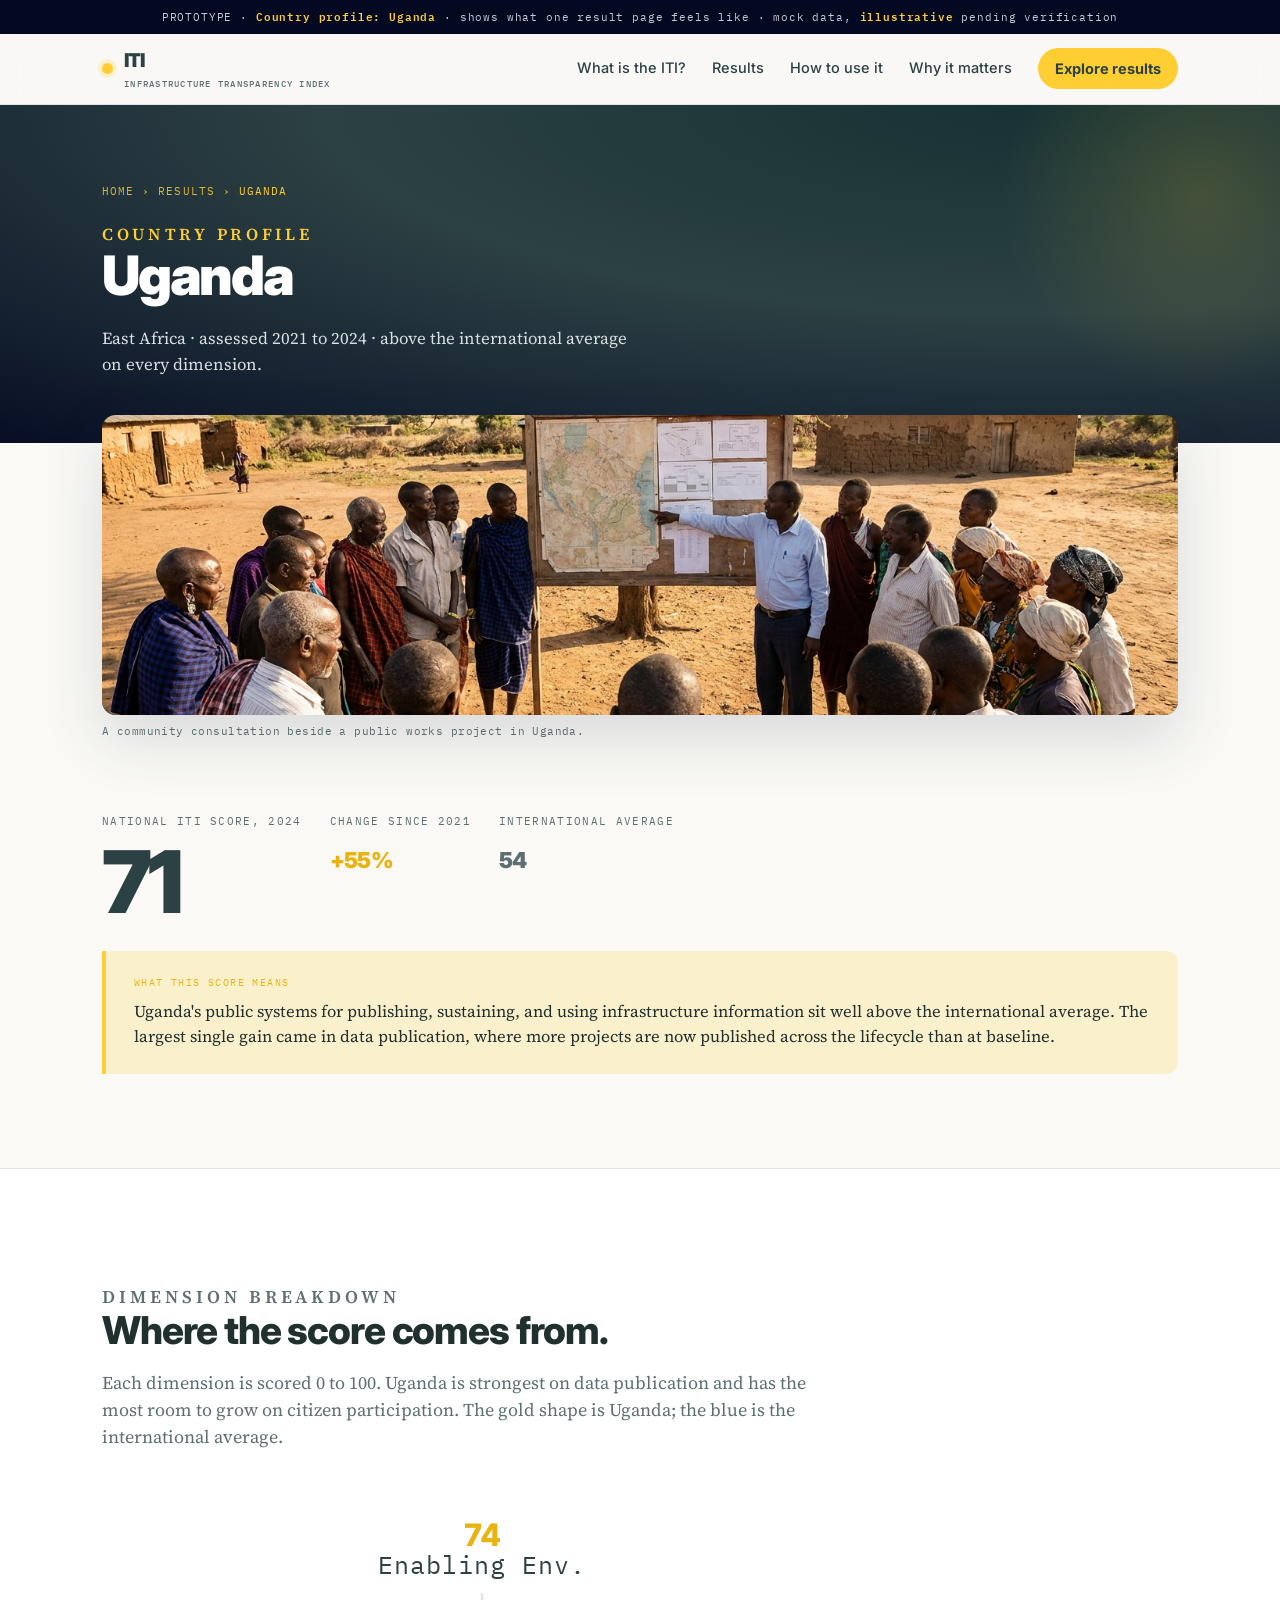
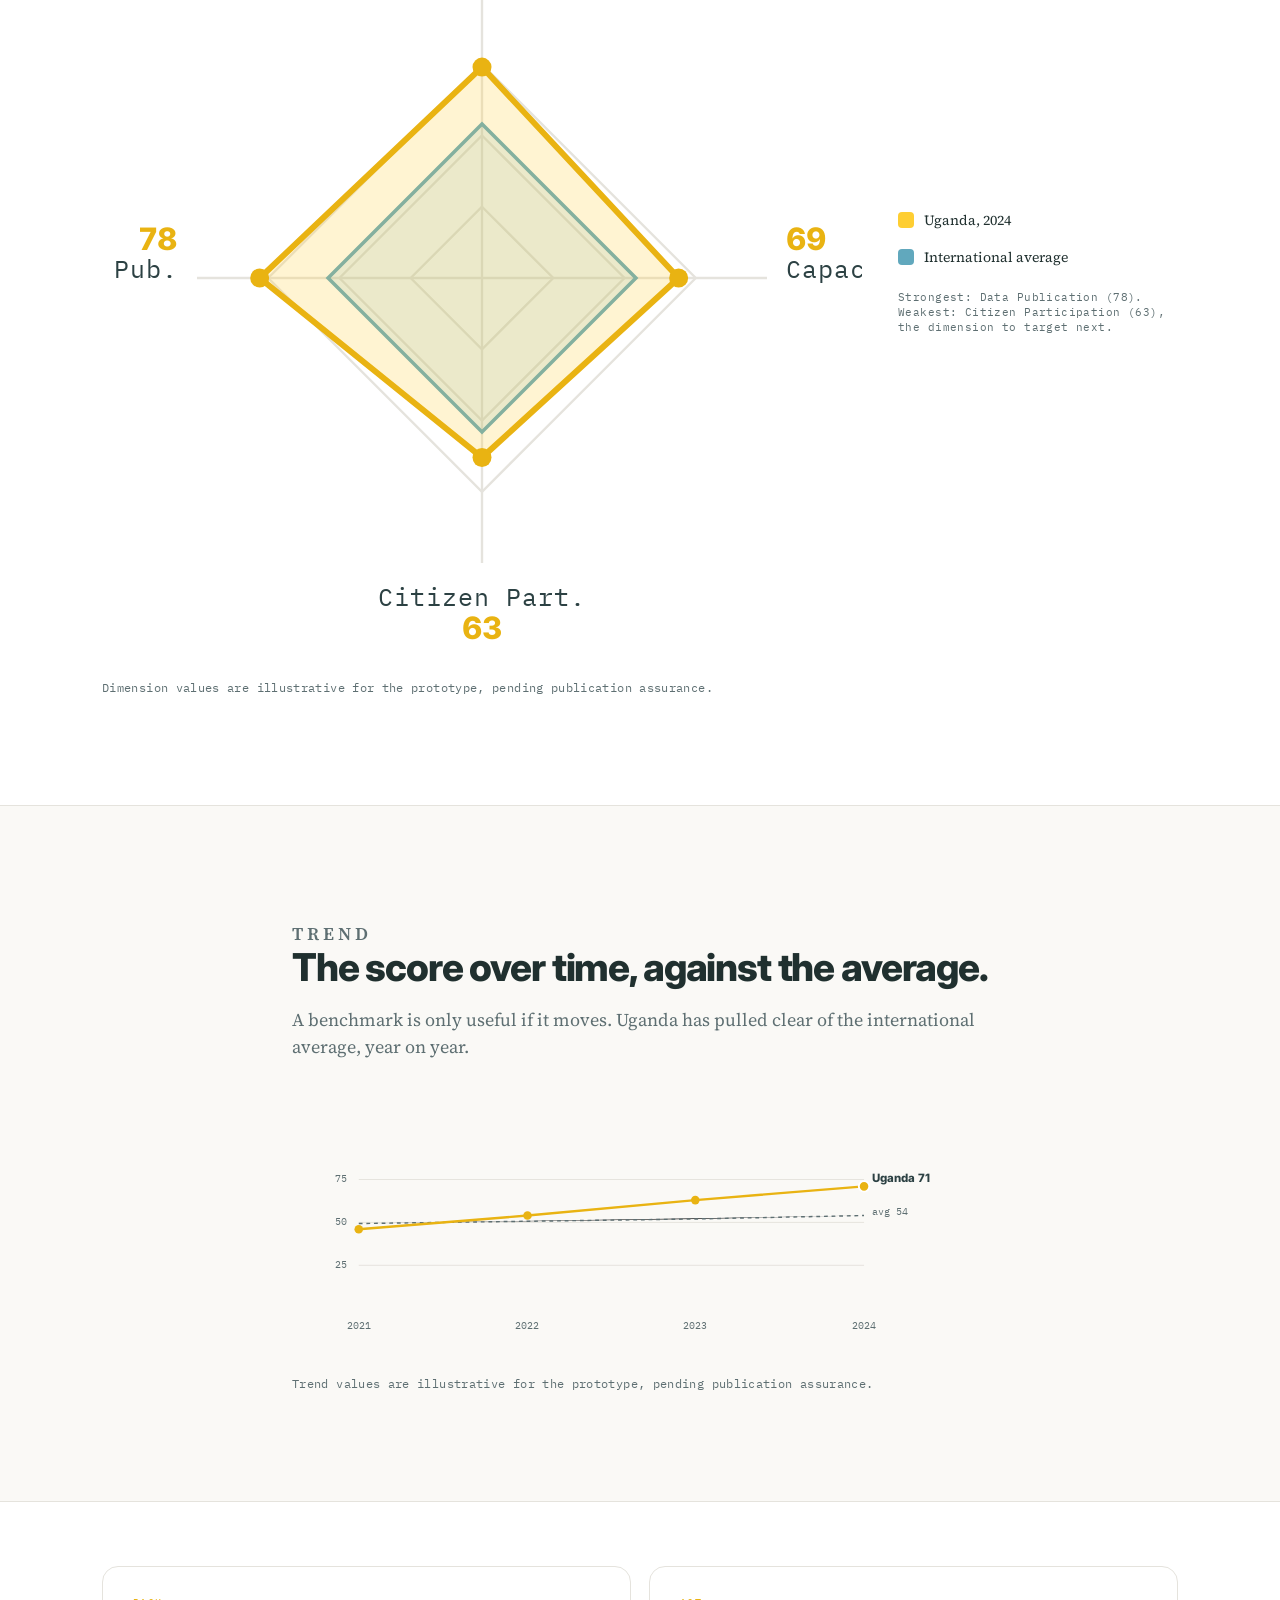
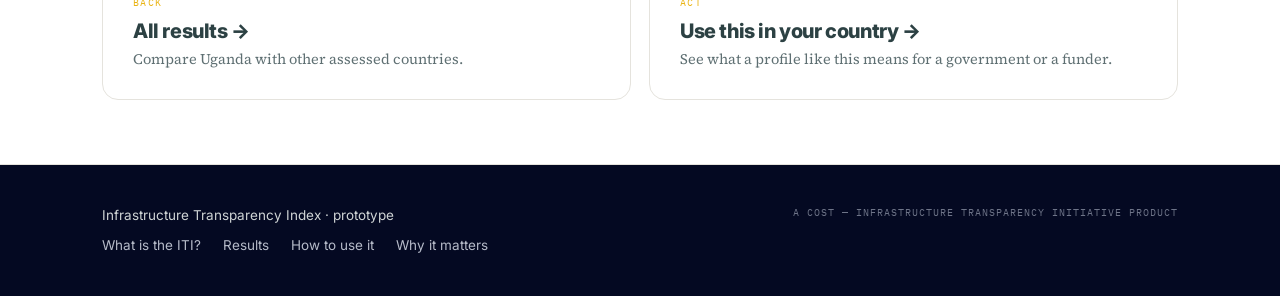
==== commit 6a622651: "Mobile polish: widen trend viewBox, phone-specific spacing for hero, proof strip, radar, dashboard, " ====
--- a/country-uganda.html
+++ b/country-uganda.html
@@ -116,7 +116,7 @@
   <div class="wrap-narrow">
     <div class="sec-head"><p class="eyebrow">Trend</p><h2>The score over time, against the average.</h2><p>A benchmark is only useful if it moves. Uganda has pulled clear of the international average, year on year.</p></div>
     <!-- multi-line trend: viewBox 0..640 x, 0..240 y. Years 2021..2024 mapped to x=70,260,450,600. Score 0..100 -> y=210..30 -->
-    <svg class="trendlines" viewBox="0 0 660 250" role="img" aria-label="Uganda's ITI score rose from 46 in 2021 to 71 in 2024, moving above the international average which held near 50 to 54.">
+    <svg class="trendlines" viewBox="0 0 730 250" role="img" aria-label="Uganda's ITI score rose from 46 in 2021 to 71 in 2024, moving above the international average which held near 50 to 54.">
       <!-- gridlines at 25/50/75 -->
       <line class="gl" x1="70" y1="165" x2="600" y2="165"/>
       <line class="gl" x1="70" y1="120" x2="600" y2="120"/>
--- a/assets/iti.css
+++ b/assets/iti.css
@@ -453,6 +453,47 @@
 .mapboxgl-popup-content h4 { margin: 0 0 4px; font-size: 15px; color: var(--slate); font-weight: 800; }
 .mapboxgl-popup-content .ms { font-family: var(--mono); font-size: 11px; color: var(--gold-deep); }
 
+/* =============================================================
+   MOBILE REFINEMENTS (phone-first polish, ≤620px)
+   ============================================================= */
+@media (max-width: 620px) {
+  body { font-size: 16px; }
+  section.block { padding: 56px 0; }
+  section.block.tight { padding: 40px 0; }
+  .sec-head { margin-bottom: 32px; }
+  .sec-head p, .prose, .lead { font-size: 16.5px; }
+  .hero { padding: 84px 0 64px; }
+  .hero p.lede { font-size: 16.5px; margin: 22px 0 28px; }
+  .cta-row { flex-direction: column; align-items: stretch; }
+  .cta-row .btn { text-align: center; }
+  .pagehero { padding: 56px 0 48px; }
+  /* proof strip: tighter and centred on phone */
+  .stat { padding: 26px 18px; text-align: center; }
+  .stat .l { margin-left: auto; margin-right: auto; }
+  .stat .flag { position: static; display: inline-block; margin-bottom: 8px; }
+  /* country profile: stack the score header, give radar room */
+  .scorehead { gap: 18px 28px; }
+  .scorehead .big { font-size: 3.4rem; }
+  .radar-wrap { gap: 22px; }
+  .radar { max-width: 300px; margin: 0 auto; }
+  .dimbar { grid-template-columns: 130px 1fr 34px; gap: 10px; }
+  .dimbar .lab { font-size: 12.5px; }
+  /* dashboard: comfortable stacked layout */
+  .dash__body { padding: 22px 18px; }
+  /* impact image a touch shorter so the card isn't too tall */
+  .icard__img { height: 150px; }
+  /* map: a bit shorter on phone, still usable */
+  #map, .map-canvas, .map-fallback { height: 360px; }
+  /* artefact rows: let long field names wrap rather than crush the value */
+  .artefact__row { grid-template-columns: 110px 1fr auto; gap: 10px; font-size: 12.5px; }
+  .artefact__row .f { font-size: 9.5px; }
+  /* audience full cards already stack via 720px rule; tighten padding */
+  .audrow__id { padding: 22px 22px; }
+  .audrow__body { padding: 22px 22px; }
+  /* timeline: tighter left rail */
+  .stop { padding-left: 44px; }
+}
+
 @media (prefers-reduced-motion: reduce) {
   * { animation: none !important; }
   .hero canvas#field { display:none; }
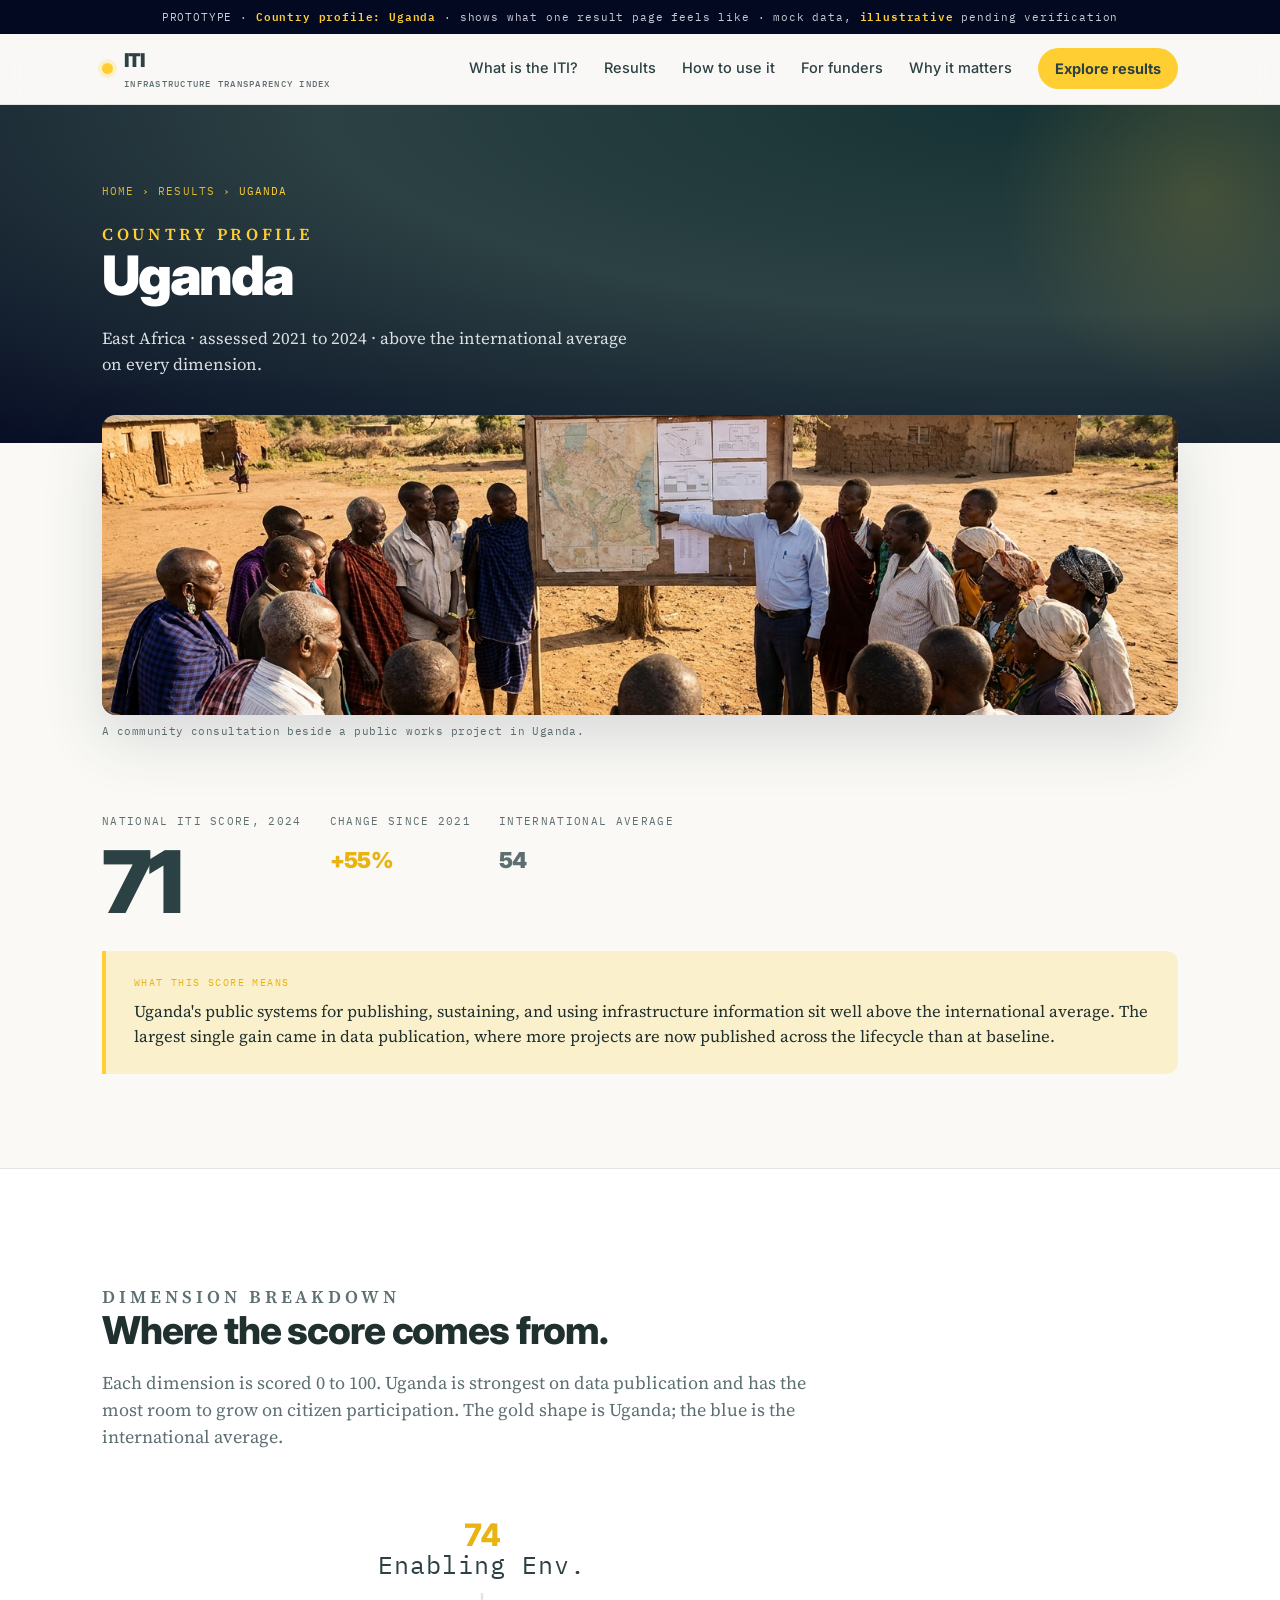
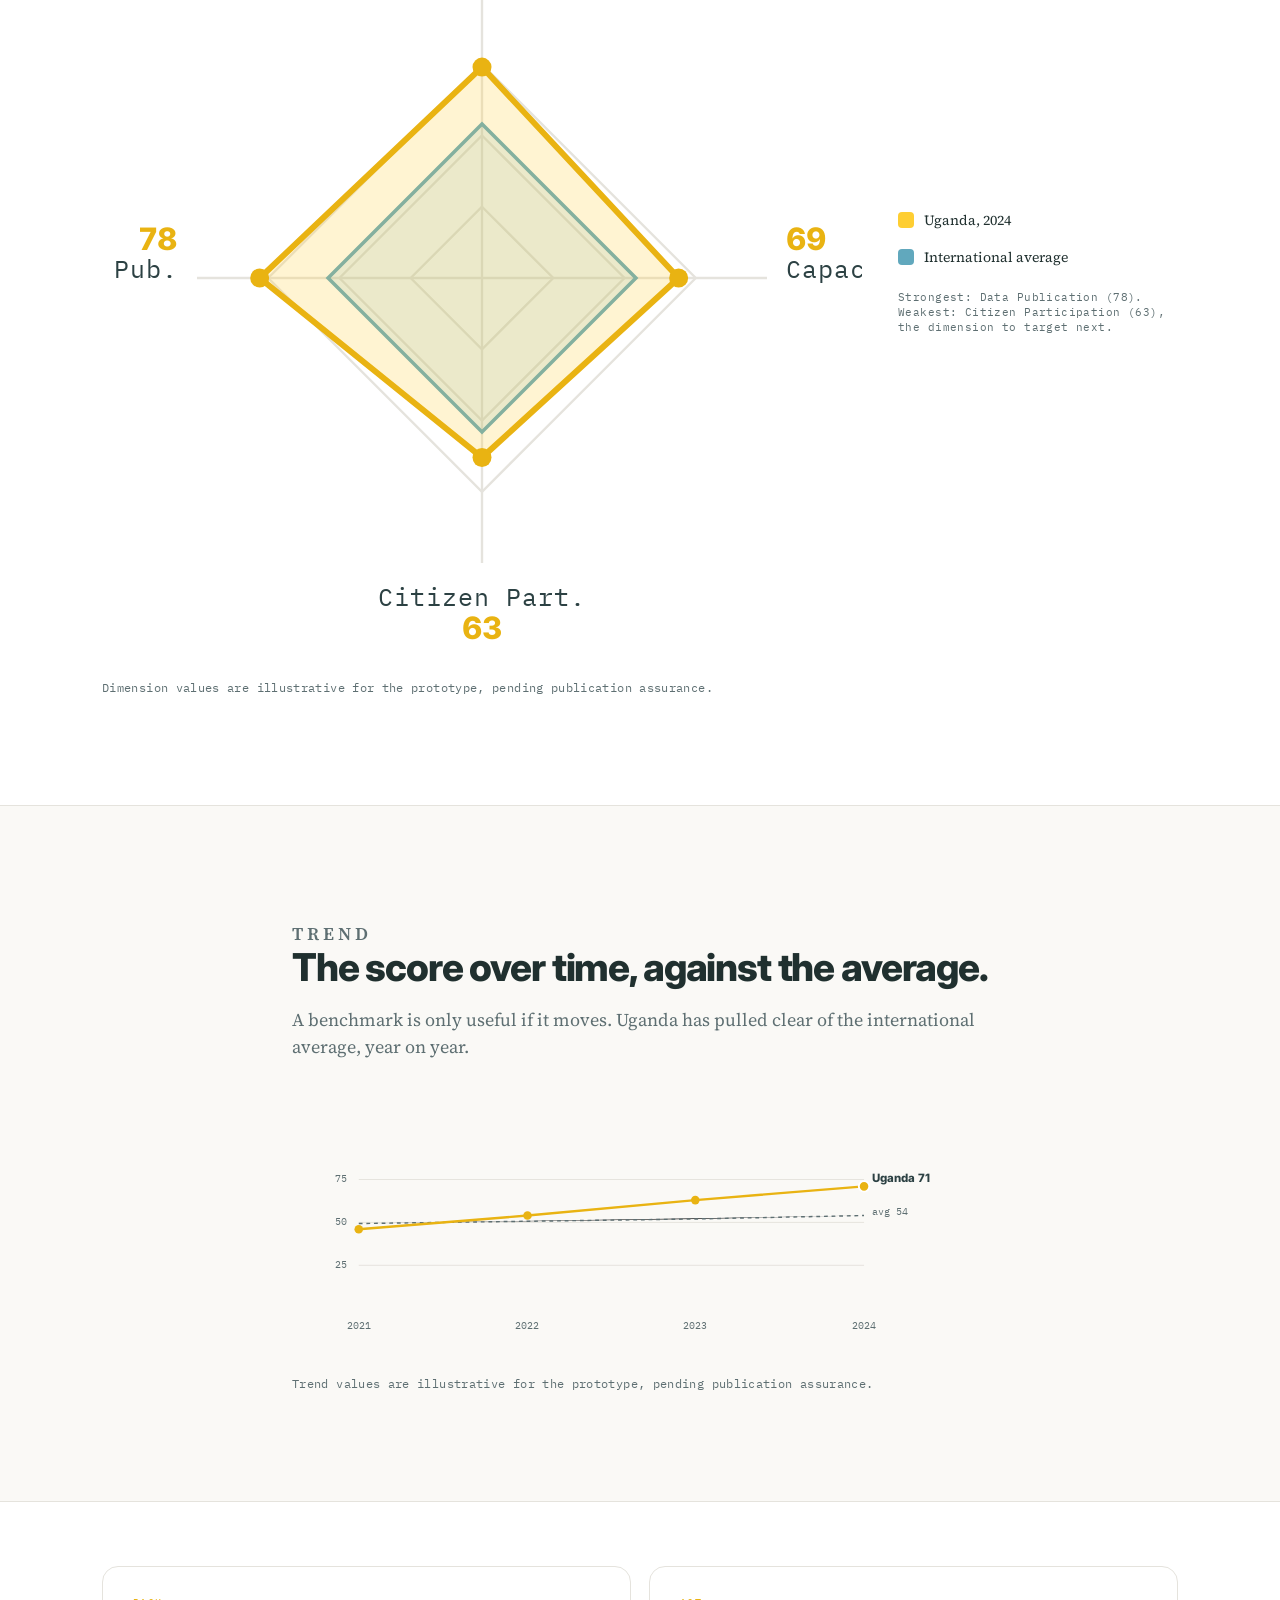
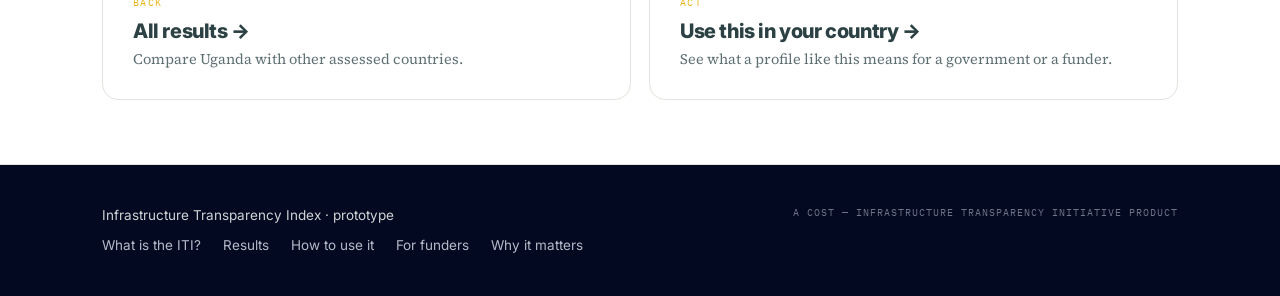
==== commit 81a15885: "Review round 2: funder assurance page + evidence ledger + apply pathway; fix Thailand map error; a11" ====
--- a/country-uganda.html
+++ b/country-uganda.html
@@ -24,6 +24,7 @@
       <a href="what-is-iti.html">What is the ITI?</a>
       <a href="results.html">Results</a>
       <a href="how-to-use.html">How to use it</a>
+      <a href="for-funders.html">For funders</a>
       <a href="why-it-matters.html">Why it matters</a>
       <a class="btn-sm" href="results.html">Explore results</a>
     </nav>
@@ -42,7 +43,7 @@
 <!-- country establishing image -->
 <div class="wrap" style="margin-top:-28px;position:relative;z-index:5;">
   <div class="imgslot" style="height:300px;border-radius:14px;box-shadow:0 24px 60px rgba(44,65,67,.16);">
-    <img src="assets/img/uganda-profile.jpg" alt="Community members and an official reviewing public project information at a noticeboard beside a Ugandan road project.">
+    <img loading="lazy" decoding="async" src="assets/img/uganda-profile.jpg" alt="Community members and an official reviewing public project information at a noticeboard beside a Ugandan road project.">
   </div>
   <p class="imgcap">A community consultation beside a public works project in Uganda.</p>
 </div>
@@ -161,6 +162,7 @@
         <a href="what-is-iti.html">What is the ITI?</a>
         <a href="results.html">Results</a>
         <a href="how-to-use.html">How to use it</a>
+      <a href="for-funders.html">For funders</a>
         <a href="why-it-matters.html">Why it matters</a>
       </nav>
     </div>
--- a/assets/iti.css
+++ b/assets/iti.css
@@ -38,6 +38,8 @@
 }
 * { box-sizing: border-box; }
 html { scroll-behavior: smooth; -webkit-text-size-adjust: 100%; }
+.sr-only { position: absolute; width: 1px; height: 1px; padding: 0; margin: -1px; overflow: hidden; clip: rect(0,0,0,0); white-space: nowrap; border: 0; }
+:focus-visible { outline: 3px solid var(--gold-deep); outline-offset: 2px; border-radius: 4px; }
 body {
   margin: 0; background: var(--bg); color: var(--ink);
   font-family: var(--sans); font-size: 17px; line-height: 1.6;
@@ -452,6 +454,57 @@
 .mapboxgl-popup-content { font-family: var(--sans); border-radius: 10px; padding: 14px 16px; }
 .mapboxgl-popup-content h4 { margin: 0 0 4px; font-size: 15px; color: var(--slate); font-weight: 800; }
 .mapboxgl-popup-content .ms { font-family: var(--mono); font-size: 11px; color: var(--gold-deep); }
+
+/* =============================================================
+   FUNDER ASSURANCE PAGE
+   ============================================================= */
+/* proof grid: methodology / data / QA / use / limits / cost */
+.proofgrid { display: grid; grid-template-columns: repeat(3,1fr); gap: 18px; }
+.proofcard { background: var(--white); border: 1px solid var(--line); border-radius: 14px; padding: 26px 24px; position: relative; }
+.proofcard .k { font-family: var(--mono); font-size: 10px; letter-spacing: .14em; text-transform: uppercase; color: var(--gold-deep); margin-bottom: 12px; }
+.proofcard h3 { font-size: 18px; font-weight: 800; color: var(--slate); letter-spacing: -0.02em; margin-bottom: 10px; }
+.proofcard p { margin: 0; font-size: 14.5px; line-height: 1.55; color: var(--ink); font-family: var(--serif); }
+.proofcard.limit { border-top: 3px solid var(--red); }
+.proofcard.limit .k { color: var(--red); }
+@media (max-width: 820px){ .proofgrid { grid-template-columns: 1fr 1fr; } }
+@media (max-width: 560px){ .proofgrid { grid-template-columns: 1fr; } }
+
+/* evidence ledger table */
+.ledger { width: 100%; border-collapse: collapse; font-size: 14px; background: var(--white); border: 1px solid var(--line); border-radius: 14px; overflow: hidden; }
+.ledger thead th { background: var(--slate); color: var(--white); font-family: var(--mono); font-size: 10px; letter-spacing: .1em; text-transform: uppercase; text-align: left; padding: 14px 16px; font-weight: 600; }
+.ledger td { padding: 14px 16px; border-top: 1px solid var(--line); vertical-align: top; line-height: 1.45; }
+.ledger td.claim { font-family: var(--sans); font-weight: 700; color: var(--slate); }
+.ledger td.num { font-family: var(--sans); font-weight: 800; color: var(--gold-deep); white-space: nowrap; }
+.ledger .status { font-family: var(--mono); font-size: 9.5px; letter-spacing: .08em; text-transform: uppercase; border-radius: 100px; padding: 3px 10px; display: inline-block; white-space: nowrap; }
+.ledger .status.pending { color: var(--red); background: rgba(214,0,0,.07); border: 1px solid rgba(214,0,0,.3); }
+.ledger .status.verified { color: var(--slate); background: var(--gold-tint); border: 1px solid var(--gold); }
+.ledger-scroll { overflow-x: auto; border-radius: 14px; }
+@media (max-width: 680px){ .ledger { font-size: 13px; } .ledger td, .ledger thead th { padding: 11px 12px; } }
+
+/* complementarity table */
+.compare { width: 100%; border-collapse: collapse; font-size: 14.5px; background: var(--white); border: 1px solid var(--line); border-radius: 14px; overflow: hidden; }
+.compare thead th { background: var(--slate); color: var(--white); font-family: var(--sans); font-weight: 700; text-align: left; padding: 15px 18px; font-size: 14px; }
+.compare thead th:first-child { font-family: var(--mono); font-size: 10px; letter-spacing: .1em; text-transform: uppercase; font-weight: 600; color: var(--muted-d); }
+.compare td { padding: 14px 18px; border-top: 1px solid var(--line); line-height: 1.5; font-family: var(--serif); }
+.compare tbody th { text-align: left; padding: 14px 18px; border-top: 1px solid var(--line); font-family: var(--sans); font-weight: 700; color: var(--slate); font-size: 14px; background: var(--bg); }
+.compare .iti-col { background: var(--gold-tint); }
+.compare thead .iti-col { background: var(--gold-deep); color: var(--slate); }
+.compare-scroll { overflow-x: auto; border-radius: 14px; }
+
+/* pathway / apply timeline */
+.pathway { display: grid; gap: 0; counter-reset: step; }
+.pstep { display: grid; grid-template-columns: 64px 1fr; gap: 22px; padding: 0 0 32px; position: relative; }
+.pstep:last-child { padding-bottom: 0; }
+.pstep::before { counter-increment: step; content: counter(step); grid-column: 1; width: 52px; height: 52px; border-radius: 50%; background: var(--slate); color: var(--gold); font-family: var(--sans); font-weight: 900; font-size: 22px; display: flex; align-items: center; justify-content: center; z-index: 2; }
+.pstep::after { content: ""; position: absolute; left: 25px; top: 52px; bottom: 0; width: 2px; background: var(--line); }
+.pstep:last-child::after { display: none; }
+.pstep__body { padding-top: 4px; }
+.pstep__body h3 { font-size: 19px; font-weight: 800; color: var(--slate); letter-spacing: -0.02em; margin-bottom: 6px; }
+.pstep__meta { display: flex; gap: 18px; flex-wrap: wrap; margin: 10px 0 8px; }
+.pstep__meta span { font-family: var(--mono); font-size: 10.5px; letter-spacing: .04em; color: var(--muted); }
+.pstep__meta b { color: var(--gold-deep); font-weight: 600; }
+.pstep__body p { margin: 0; font-size: 14.5px; line-height: 1.55; color: var(--ink); font-family: var(--serif); }
+@media (max-width: 560px){ .pstep { grid-template-columns: 48px 1fr; gap: 16px; } .pstep::before { width: 40px; height: 40px; font-size: 18px; } .pstep::after { left: 19px; top: 40px; } }
 
 /* =============================================================
    MOBILE REFINEMENTS (phone-first polish, ≤620px)
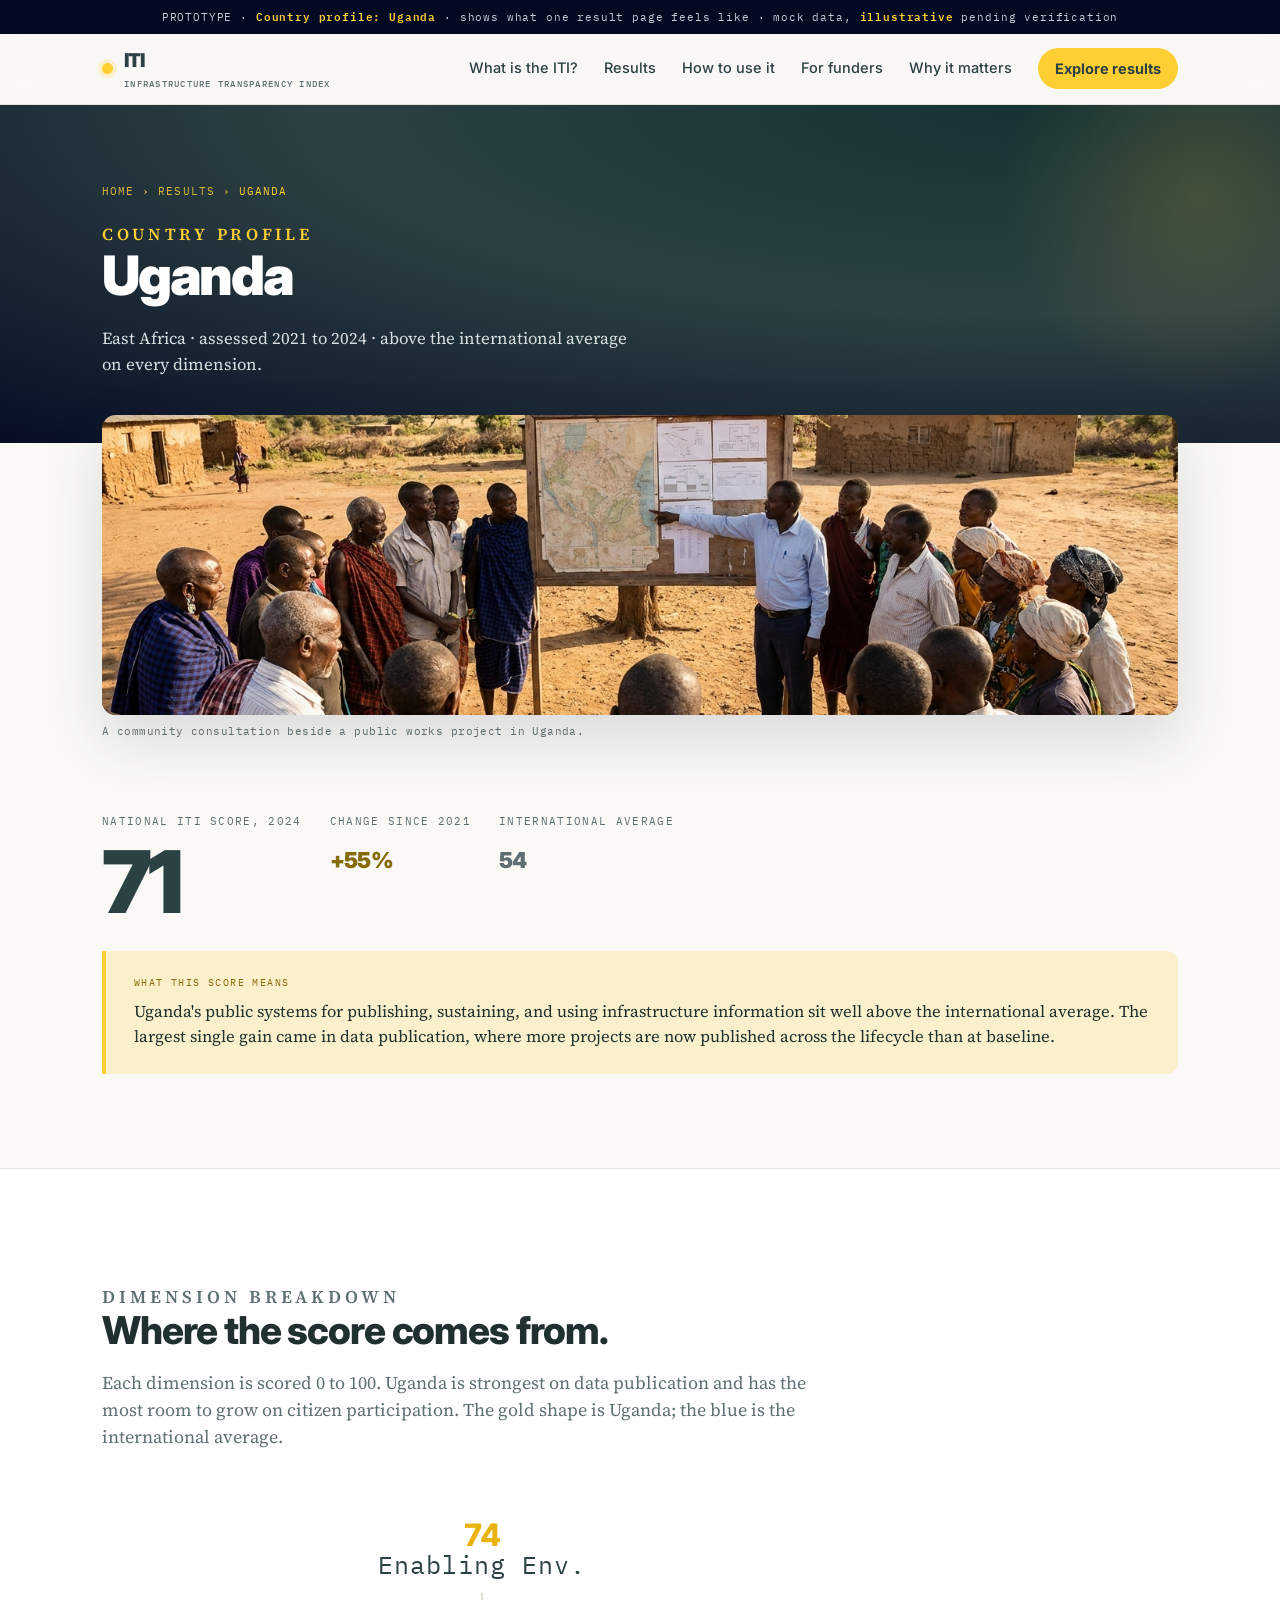
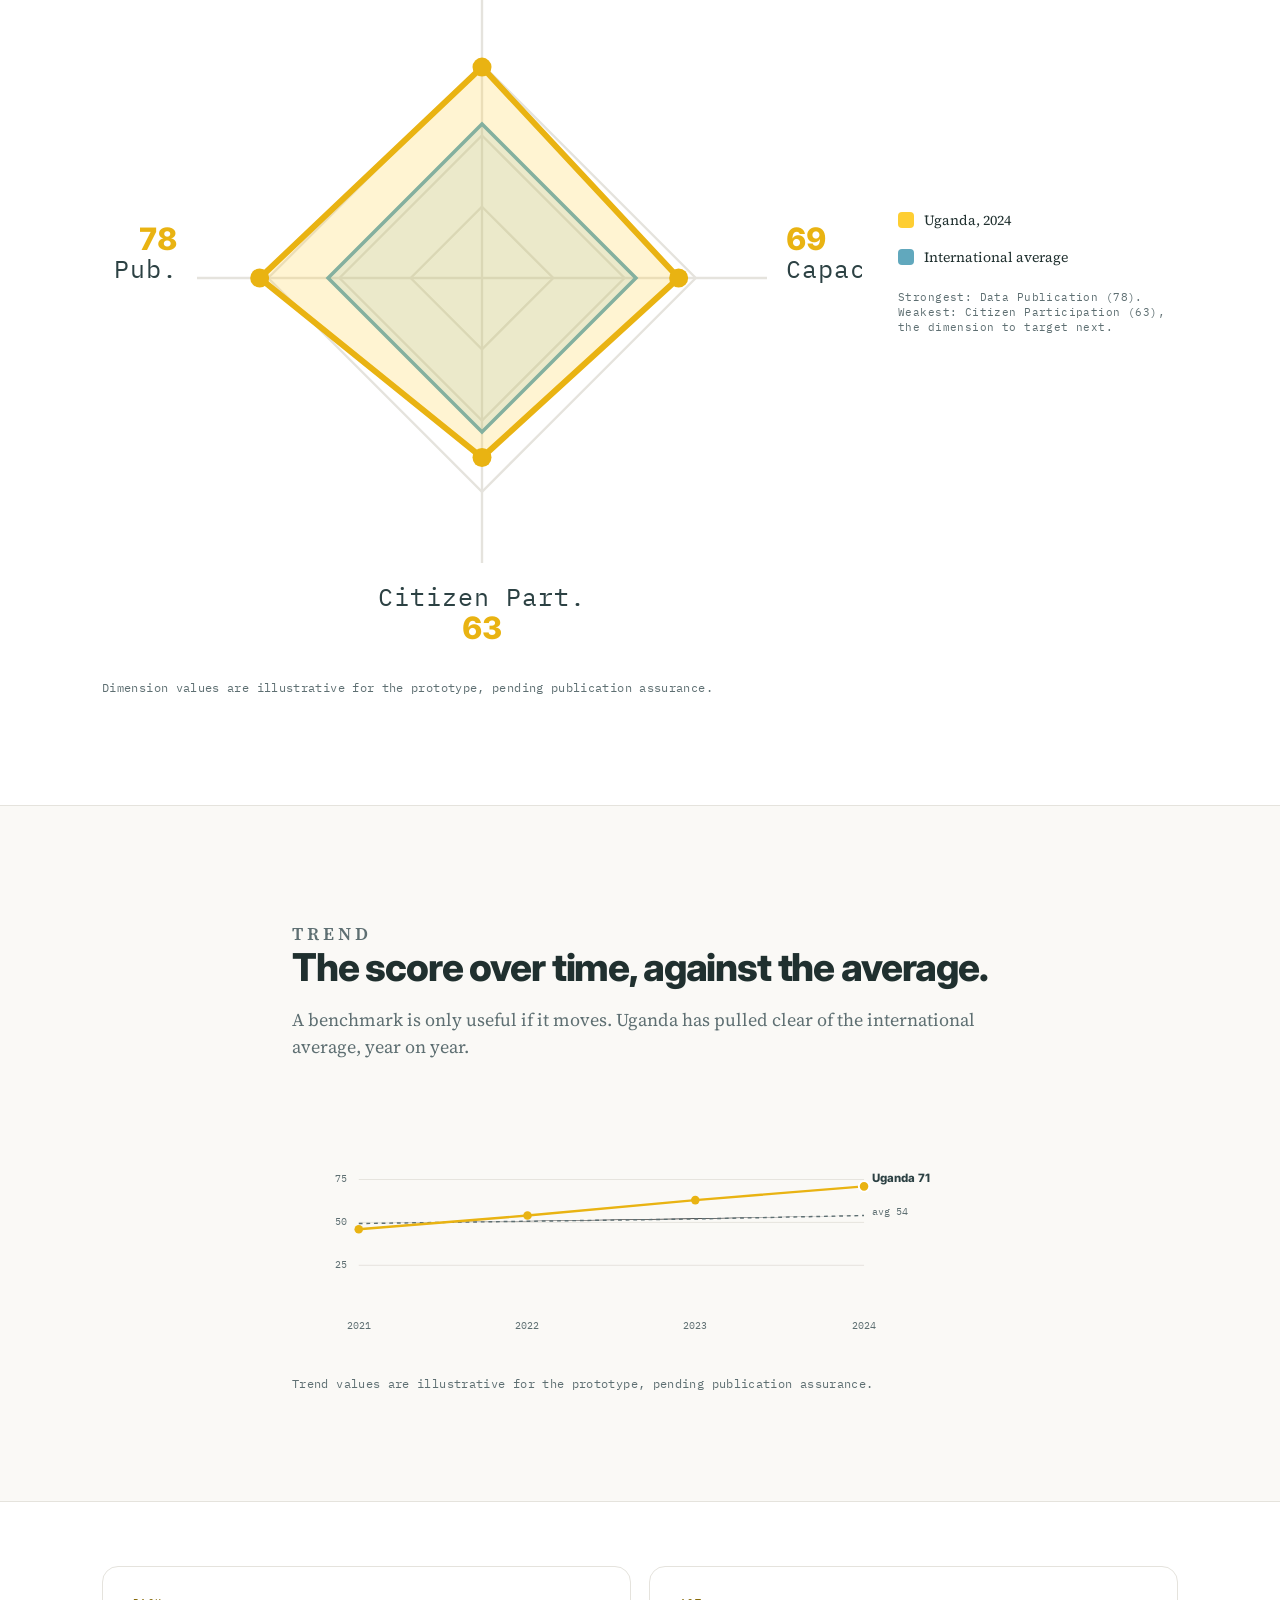
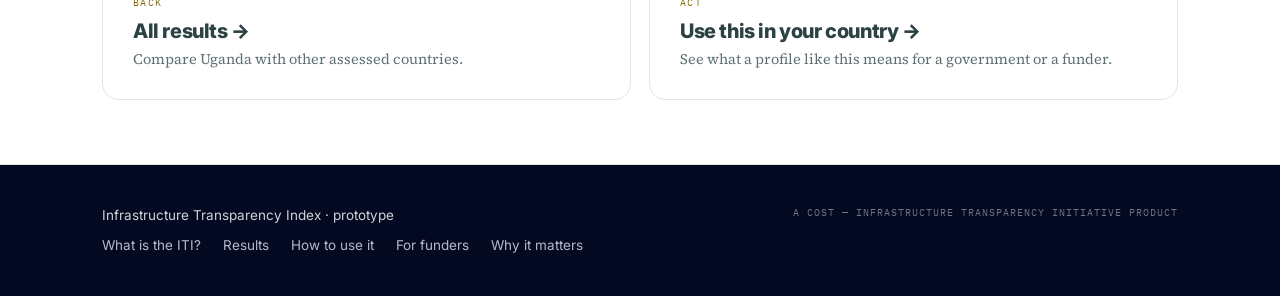
==== commit 576990a9: "Review round 3: citizen pathway, score-to-action loop, site-wide proof drawer (owner+confidence), pe" ====
--- a/country-uganda.html
+++ b/country-uganda.html
@@ -2,6 +2,7 @@
 <html lang="en">
 <head>
 <meta charset="utf-8">
+<link rel="icon" href="assets/favicon.svg" type="image/svg+xml">
 <meta name="viewport" content="width=device-width, initial-scale=1">
 <title>Uganda | ITI country profile prototype</title>
 <meta name="description" content="Uganda ITI country profile: dimension breakdown and trend. Illustrative prototype data.">
--- a/assets/iti.css
+++ b/assets/iti.css
@@ -15,7 +15,8 @@
 
 :root {
   --gold:        #FECE32;
-  --gold-deep:   #E9B312;
+  --gold-deep:   #E9B312;   /* bright gold: fills, borders, text on DARK grounds only */
+  --gold-text:   #876A09;   /* AA-compliant gold for TEXT on white/light grounds (5.1:1) */
   --gold-soft:   #FFE07A;
   --gold-tint:   #FBF0CC;
   --slate:       #2C4143;
@@ -27,7 +28,7 @@
   --red:         #D60000;
   --ink:         #20302F;
   --muted:       #5E6F72;
-  --muted-d:     #9AA9AB;   /* on dark grounds */
+  --muted-d:     #A8B5B7;   /* on dark grounds */
   --line:        #E5E3DD;
   --line-d:      rgba(255,255,255,.14);
   --bg:          #FAF9F6;
@@ -50,7 +51,7 @@
 .wrap-narrow { max-width: 760px; margin: 0 auto; padding: 0 32px; }
 .eyebrow {
   font-family: var(--mono); font-size: 11px; font-weight: 600;
-  letter-spacing: 0.22em; text-transform: uppercase; color: var(--gold-deep);
+  letter-spacing: 0.22em; text-transform: uppercase; color: var(--gold-text);
   margin: 0 0 18px;
 }
 a { color: var(--teal-deep); }
@@ -72,7 +73,7 @@
 .brandmark small { display: block; font-family: var(--mono); font-size: 9px; letter-spacing: 0.14em; color: var(--muted); font-weight: 500; text-transform: uppercase; }
 .navlinks { display: flex; gap: 26px; font-size: 14.5px; align-items: center; }
 .navlinks a { color: var(--slate); text-decoration: none; padding: 4px 0; border-bottom: 2px solid transparent; font-weight: 500; transition: color .15s; }
-.navlinks a:hover { color: var(--gold-deep); }
+.navlinks a:hover { color: var(--gold-text); }
 .navlinks a.active { color: var(--slate); border-bottom-color: var(--gold); }
 .navlinks .btn-sm { color: var(--slate); background: var(--gold); padding: 9px 17px; border-radius: 100px; border-bottom: 0; font-weight: 700; }
 .navlinks .btn-sm:hover { color: var(--slate); background: var(--gold-soft); }
@@ -95,7 +96,7 @@
 .btn-slate { background: var(--slate); color: var(--white); }
 .btn-slate:hover { background: var(--slate-deep); color: var(--white); }
 .btn-outline { background: transparent; color: var(--slate); border: 1.5px solid var(--line); }
-.btn-outline:hover { border-color: var(--gold-deep); color: var(--gold-deep); }
+.btn-outline:hover { border-color: var(--gold-deep); color: var(--gold-text); }
 
 /* ---- home hero: full-bleed dark editorial scene ---- */
 .hero { position: relative; background: radial-gradient(120% 130% at 78% 8%, #163234 0%, var(--slate) 38%, var(--navy) 100%); color: var(--white); padding: 120px 0 110px; overflow: hidden; }
@@ -179,13 +180,13 @@
 .dim { background: var(--white); border: 1px solid var(--line); border-radius: 14px; padding: 28px 24px; cursor: pointer; transition: border-color .15s, box-shadow .2s, transform .2s; }
 .dim:hover { border-color: var(--gold); transform: translateY(-3px); box-shadow: 0 18px 40px rgba(44,65,67,.09); }
 .dim.open { border-color: var(--gold); box-shadow: 0 18px 40px rgba(44,65,67,.10); }
-.dim .num { font-family: var(--mono); font-size: 11px; color: var(--gold-deep); letter-spacing: .14em; }
+.dim .num { font-family: var(--mono); font-size: 11px; color: var(--gold-text); letter-spacing: .14em; }
 .dim h3 { font-size: 19px; font-weight: 800; margin: 14px 0 9px; color: var(--slate); letter-spacing:-0.02em; }
 .dim .ask { font-size: 14.5px; color: var(--muted); line-height: 1.5; font-family: var(--serif); }
 .dim .more { font-size: 14px; color: var(--ink); line-height: 1.58; max-height: 0; overflow: hidden; transition: max-height .28s ease, margin .28s ease, opacity .2s; opacity: 0; margin-top: 0; font-family: var(--serif); }
 .dim.open .more { max-height: 260px; opacity: 1; margin-top: 16px; padding-top: 16px; border-top: 1px solid var(--line); }
 .dim .hint { font-family: var(--mono); font-size: 9.5px; letter-spacing: .1em; color: var(--muted); text-transform: uppercase; margin-top: 16px; }
-.dim.open .hint { color: var(--gold-deep); }
+.dim.open .hint { color: var(--gold-text); }
 @media (max-width: 760px){ .dims { grid-template-columns: 1fr 1fr; } }
 
 /* ---- results / mock dashboard ---- */
@@ -215,7 +216,7 @@
 .toggle.on .sw { background: var(--teal); }
 .toggle.on .sw::after { left: 18px; }
 .tipnote { font-size: 13.5px; color: var(--ink); margin-top: 20px; padding-top: 18px; border-top: 1px dashed var(--line); font-family: var(--serif); line-height: 1.55; }
-.tipnote b { font-family: var(--mono); font-size: 10px; letter-spacing: .1em; text-transform: uppercase; color: var(--gold-deep); display:block; margin-bottom: 5px; font-weight: 600; }
+.tipnote b { font-family: var(--mono); font-size: 10px; letter-spacing: .1em; text-transform: uppercase; color: var(--gold-text); display:block; margin-bottom: 5px; font-weight: 600; }
 @media (max-width: 760px){ .dash__body { grid-template-columns: 1fr; } }
 
 /* ---- impact cards ---- */
@@ -229,7 +230,7 @@
 .icard dt { font-family: var(--mono); font-size: 9.5px; letter-spacing: .14em; text-transform: uppercase; color: var(--muted); margin-top: 16px; }
 .icard dt:first-child { margin-top: 0; }
 .icard dd { margin: 5px 0 0; font-size: 14.5px; line-height: 1.5; font-family: var(--serif); }
-.icard .big { font-family: var(--sans); font-weight: 900; font-size: 38px; color: var(--gold-deep); letter-spacing:-0.04em; line-height:1; }
+.icard .big { font-family: var(--sans); font-weight: 900; font-size: 38px; color: var(--gold-text); letter-spacing:-0.04em; line-height:1; }
 @media (max-width: 760px){ .impact { grid-template-columns: 1fr; } }
 
 /* ---- audience ---- */
@@ -241,7 +242,7 @@
 .tile.active { background: var(--slate); color: var(--white); border-color: var(--slate); }
 .panel { background: var(--white); border: 1px solid var(--line); border-radius: 16px; padding: 36px 36px; position: relative; overflow: hidden; box-shadow: 0 18px 44px rgba(44,65,67,.07); }
 .panel::before { content:""; position:absolute; left:0; top:0; bottom:0; width:4px; background: var(--gold); }
-.panel .who { font-family: var(--mono); font-size: 11px; letter-spacing: .14em; text-transform: uppercase; color: var(--gold-deep); }
+.panel .who { font-family: var(--mono); font-size: 11px; letter-spacing: .14em; text-transform: uppercase; color: var(--gold-text); }
 .panel h3 { font-size: 25px; font-weight: 800; margin: 12px 0 22px; color: var(--slate); letter-spacing:-0.02em; }
 .panel .qa { margin-bottom: 18px; }
 .panel .qa .k { font-family: var(--mono); font-size: 10px; letter-spacing: .12em; text-transform: uppercase; color: var(--muted); }
@@ -258,7 +259,7 @@
 .audrow__body { padding: 30px 32px; }
 .audrow__body .q { font-family: var(--serif); font-size: 21px; color: var(--slate); margin-bottom: 18px; line-height:1.3; }
 .audrow__body .grid { display: grid; grid-template-columns: 1fr 1fr; gap: 20px; margin-bottom: 20px; }
-.audrow__body dt { font-family: var(--mono); font-size: 9.5px; letter-spacing: .14em; text-transform: uppercase; color: var(--gold-deep); margin-bottom: 5px; }
+.audrow__body dt { font-family: var(--mono); font-size: 9.5px; letter-spacing: .14em; text-transform: uppercase; color: var(--gold-text); margin-bottom: 5px; }
 .audrow__body dd { margin: 0; font-size: 15px; line-height: 1.55; font-family: var(--serif); }
 @media (max-width: 720px){ .audrow { grid-template-columns: 1fr; } .audrow__body .grid { grid-template-columns: 1fr; } }
 
@@ -277,7 +278,7 @@
 .stop.future .dot { border-color: var(--gold); background: var(--gold-tint); }
 .road.drawn .stop.future:last-child .dot { animation: pulseDot 2.2s ease-in-out infinite; }
 @keyframes pulseDot { 0%,100%{ box-shadow: 0 0 0 0 rgba(254,206,50,.5);} 50%{ box-shadow: 0 0 0 9px rgba(254,206,50,0);} }
-.stop .ph { font-family: var(--mono); font-size: 10.5px; letter-spacing: .14em; text-transform: uppercase; color: var(--gold-deep); }
+.stop .ph { font-family: var(--mono); font-size: 10.5px; letter-spacing: .14em; text-transform: uppercase; color: var(--gold-text); }
 .stop h3 { font-size: 21px; font-weight: 800; margin: 6px 0 6px; color: var(--slate); letter-spacing:-0.02em; }
 .stop p { margin: 0; color: var(--muted); font-size: 15.5px; font-family: var(--serif); line-height:1.5; }
 .dark .stop h3 { color: var(--white); }
@@ -309,14 +310,14 @@
 /* ---- callouts / notes ---- */
 .illus-note { font-size: 12px; color: var(--muted); margin-top: 20px; font-family: var(--mono); letter-spacing: .03em; }
 .callout { background: var(--gold-tint); border-left: 4px solid var(--gold); border-radius: 0 12px 12px 0; padding: 24px 28px; margin: 30px 0; }
-.callout .k { font-family: var(--mono); font-size: 10px; letter-spacing: .14em; text-transform: uppercase; color: var(--gold-deep); margin-bottom: 8px; }
+.callout .k { font-family: var(--mono); font-size: 10px; letter-spacing: .14em; text-transform: uppercase; color: var(--gold-text); margin-bottom: 8px; }
 .callout p { margin: 0; font-size: 16.5px; font-family: var(--serif); line-height: 1.55; }
 
 /* ---- next-page strip ---- */
 .nextstrip { display: grid; grid-template-columns: 1fr 1fr; gap: 18px; }
 .nextcard { display: block; border: 1px solid var(--line); border-radius: 16px; padding: 28px 30px; background: var(--white); text-decoration: none; transition: border-color .15s, transform .18s, box-shadow .2s; }
 .nextcard:hover { border-color: var(--gold); transform: translateY(-3px); box-shadow: 0 18px 40px rgba(44,65,67,.09); }
-.nextcard .k { font-family: var(--mono); font-size: 10px; letter-spacing: .14em; text-transform: uppercase; color: var(--gold-deep); }
+.nextcard .k { font-family: var(--mono); font-size: 10px; letter-spacing: .14em; text-transform: uppercase; color: var(--gold-text); }
 .nextcard h3 { font-size: 20px; font-weight: 800; color: var(--slate); margin: 10px 0 7px; letter-spacing:-0.02em; }
 .nextcard p { margin: 0; color: var(--muted); font-size: 14.5px; font-family: var(--serif); line-height:1.5; }
 @media (max-width: 620px){ .nextstrip { grid-template-columns: 1fr; } }
@@ -348,7 +349,7 @@
 /* ---- country profile bits ---- */
 .scorehead { display: flex; align-items: baseline; gap: 28px; flex-wrap: wrap; }
 .scorehead .big { font-family: var(--sans); font-weight: 900; font-size: clamp(3.4rem, 7vw, 5.4rem); color: var(--slate); line-height: .9; letter-spacing:-0.05em; }
-.scorehead .delta { font-family: var(--sans); font-weight: 900; font-size: 22px; color: var(--gold-deep); letter-spacing:-0.03em; }
+.scorehead .delta { font-family: var(--sans); font-weight: 900; font-size: 22px; color: var(--gold-text); letter-spacing:-0.03em; }
 .dimbars { display: grid; gap: 16px; max-width: 660px; }
 .dimbar { display: grid; grid-template-columns: 200px 1fr 42px; align-items: center; gap: 16px; }
 .dimbar .lab { font-size: 14.5px; color: var(--ink); text-align: right; font-family:var(--sans); font-weight:500; }
@@ -376,7 +377,7 @@
 .imgslot .ph-note { font-family: var(--mono); font-size: 9.5px; letter-spacing: .06em; color: var(--muted-d); margin-top: 12px; position: relative; z-index:1; }
 .imgslot .ph-icon { position: absolute; right: 18px; bottom: 16px; opacity: .5; }
 .imgcap { font-family: var(--mono); font-size: 10.5px; letter-spacing: .04em; color: var(--muted); margin-top: 9px; line-height: 1.45; }
-.imgcap .src { color: var(--gold-deep); }
+.imgcap .src { color: var(--gold-text); }
 
 /* hero photo layer (sits behind a directional scrim so the photo reads
    clearly on the right while the headline stays legible on the left) */
@@ -453,7 +454,7 @@
 .map-marker { width: 14px; height: 14px; border-radius: 50%; background: var(--gold); border: 2px solid var(--white); box-shadow: 0 0 0 4px rgba(254,206,50,.3); cursor: pointer; }
 .mapboxgl-popup-content { font-family: var(--sans); border-radius: 10px; padding: 14px 16px; }
 .mapboxgl-popup-content h4 { margin: 0 0 4px; font-size: 15px; color: var(--slate); font-weight: 800; }
-.mapboxgl-popup-content .ms { font-family: var(--mono); font-size: 11px; color: var(--gold-deep); }
+.mapboxgl-popup-content .ms { font-family: var(--mono); font-size: 11px; color: var(--gold-text); }
 
 /* =============================================================
    FUNDER ASSURANCE PAGE
@@ -461,7 +462,7 @@
 /* proof grid: methodology / data / QA / use / limits / cost */
 .proofgrid { display: grid; grid-template-columns: repeat(3,1fr); gap: 18px; }
 .proofcard { background: var(--white); border: 1px solid var(--line); border-radius: 14px; padding: 26px 24px; position: relative; }
-.proofcard .k { font-family: var(--mono); font-size: 10px; letter-spacing: .14em; text-transform: uppercase; color: var(--gold-deep); margin-bottom: 12px; }
+.proofcard .k { font-family: var(--mono); font-size: 10px; letter-spacing: .14em; text-transform: uppercase; color: var(--gold-text); margin-bottom: 12px; }
 .proofcard h3 { font-size: 18px; font-weight: 800; color: var(--slate); letter-spacing: -0.02em; margin-bottom: 10px; }
 .proofcard p { margin: 0; font-size: 14.5px; line-height: 1.55; color: var(--ink); font-family: var(--serif); }
 .proofcard.limit { border-top: 3px solid var(--red); }
@@ -474,7 +475,7 @@
 .ledger thead th { background: var(--slate); color: var(--white); font-family: var(--mono); font-size: 10px; letter-spacing: .1em; text-transform: uppercase; text-align: left; padding: 14px 16px; font-weight: 600; }
 .ledger td { padding: 14px 16px; border-top: 1px solid var(--line); vertical-align: top; line-height: 1.45; }
 .ledger td.claim { font-family: var(--sans); font-weight: 700; color: var(--slate); }
-.ledger td.num { font-family: var(--sans); font-weight: 800; color: var(--gold-deep); white-space: nowrap; }
+.ledger td.num { font-family: var(--sans); font-weight: 800; color: var(--gold-text); white-space: nowrap; }
 .ledger .status { font-family: var(--mono); font-size: 9.5px; letter-spacing: .08em; text-transform: uppercase; border-radius: 100px; padding: 3px 10px; display: inline-block; white-space: nowrap; }
 .ledger .status.pending { color: var(--red); background: rgba(214,0,0,.07); border: 1px solid rgba(214,0,0,.3); }
 .ledger .status.verified { color: var(--slate); background: var(--gold-tint); border: 1px solid var(--gold); }
@@ -502,9 +503,78 @@
 .pstep__body h3 { font-size: 19px; font-weight: 800; color: var(--slate); letter-spacing: -0.02em; margin-bottom: 6px; }
 .pstep__meta { display: flex; gap: 18px; flex-wrap: wrap; margin: 10px 0 8px; }
 .pstep__meta span { font-family: var(--mono); font-size: 10.5px; letter-spacing: .04em; color: var(--muted); }
-.pstep__meta b { color: var(--gold-deep); font-weight: 600; }
+.pstep__meta b { color: var(--gold-text); font-weight: 600; }
 .pstep__body p { margin: 0; font-size: 14.5px; line-height: 1.55; color: var(--ink); font-family: var(--serif); }
 @media (max-width: 560px){ .pstep { grid-template-columns: 48px 1fr; gap: 16px; } .pstep::before { width: 40px; height: 40px; font-size: 18px; } .pstep::after { left: 19px; top: 40px; } }
+
+/* =============================================================
+   SCORE-TO-ACTION LOOP (the improvement engine)
+   ============================================================= */
+.loop { display: grid; grid-template-columns: repeat(5, 1fr); gap: 0; position: relative; margin-top: 12px; }
+.loopstep { position: relative; padding: 0 14px; text-align: center; }
+.loopstep .ring { width: 64px; height: 64px; border-radius: 50%; margin: 0 auto 16px; background: var(--white); border: 2px solid var(--line); display: flex; align-items: center; justify-content: center; font-family: var(--sans); font-weight: 900; font-size: 24px; color: var(--slate); position: relative; z-index: 2; transition: border-color .3s, background .3s, color .3s; }
+.loopstep.lit .ring { border-color: var(--gold); background: var(--gold-tint); color: var(--gold-text); }
+.loopstep.reassess .ring { border-style: dashed; }
+/* connecting track with an animated gold fill that loops back */
+.loop::before { content: ""; position: absolute; top: 32px; left: 10%; right: 10%; height: 2px; background: var(--line); z-index: 0; }
+.loop::after { content: ""; position: absolute; top: 32px; left: 10%; width: 0; height: 2px; background: var(--gold); z-index: 1; transition: width 1.6s ease; }
+.loop.run::after { width: 80%; }
+.loopstep h3 { font-size: 15.5px; font-weight: 800; color: var(--slate); letter-spacing: -0.01em; margin-bottom: 6px; }
+.loopstep p { margin: 0; font-size: 13px; line-height: 1.45; color: var(--muted); font-family: var(--serif); }
+.loop-back { text-align: center; margin-top: 22px; font-family: var(--mono); font-size: 11px; letter-spacing: .1em; text-transform: uppercase; color: var(--gold-text); }
+.loop-back .arc { display: inline-block; }
+@media (max-width: 760px) {
+  .loop { grid-template-columns: 1fr; gap: 0; }
+  .loopstep { display: grid; grid-template-columns: 64px 1fr; gap: 18px; text-align: left; padding: 0 0 26px; }
+  .loopstep .ring { margin: 0; }
+  .loopstep h3, .loopstep p { grid-column: 2; }
+  .loop::before, .loop::after { top: 0; bottom: 26px; left: 31px; right: auto; width: 2px; height: auto; }
+  .loop.run::after { width: 2px; height: calc(100% - 90px); }
+  .loopstep:last-child { padding-bottom: 0; }
+}
+
+/* =============================================================
+   PROOF DRAWER (evidence ledger travelling with each claim)
+   ============================================================= */
+.stat.has-proof { cursor: pointer; }
+.stat .proofbtn { position: absolute; left: 50%; transform: translateX(-50%); bottom: 10px; font-family: var(--mono); font-size: 8.5px; letter-spacing: .08em; text-transform: uppercase; color: var(--muted-d); border: 1px solid var(--line-d); border-radius: 100px; padding: 2px 9px; background: transparent; cursor: pointer; transition: color .15s, border-color .15s; }
+.stat .proofbtn:hover, .stat .proofbtn:focus-visible { color: var(--gold); border-color: var(--gold); }
+.stat .proofbtn::before { content: "ⓘ "; }
+.proofpop { position: fixed; z-index: 95; max-width: 320px; background: var(--white); border: 1px solid var(--line); border-radius: 12px; box-shadow: 0 24px 60px rgba(4,9,34,.35); padding: 0; overflow: hidden; display: none; }
+.proofpop.show { display: block; }
+.proofpop__top { background: var(--slate); color: var(--white); padding: 12px 16px; font-family: var(--sans); font-weight: 800; font-size: 14px; }
+.proofpop__body { padding: 14px 16px; }
+.proofpop__row { display: flex; justify-content: space-between; gap: 14px; padding: 6px 0; font-size: 13px; border-bottom: 1px solid var(--line); }
+.proofpop__row:last-of-type { border-bottom: 0; }
+.proofpop__row .pk { font-family: var(--mono); font-size: 9.5px; letter-spacing: .08em; text-transform: uppercase; color: var(--muted); }
+.proofpop__row .pv { color: var(--ink); text-align: right; font-family: var(--serif); }
+.proofpop .status { font-family: var(--mono); font-size: 9px; letter-spacing: .06em; text-transform: uppercase; border-radius: 100px; padding: 2px 8px; }
+.proofpop .status.pending { color: var(--red); background: rgba(214,0,0,.07); border: 1px solid rgba(214,0,0,.3); }
+.proofpop .status.verified { color: var(--slate); background: var(--gold-tint); border: 1px solid var(--gold); }
+.proofpop__foot { padding: 10px 16px; background: var(--bg); border-top: 1px solid var(--line); font-size: 11px; }
+.proofpop__foot a { color: var(--gold-text); font-family: var(--mono); letter-spacing: .04em; text-decoration: none; }
+
+/* scoring hierarchy diagram (indicators -> score) */
+.hierarchy { display: flex; flex-direction: column; align-items: center; gap: 6px; margin: 30px 0; }
+.hlevel { border-radius: 10px; padding: 14px 22px; text-align: center; border: 1px solid var(--line); background: var(--white); position: relative; transition: transform .15s; }
+.hlevel .hn { font-family: var(--sans); font-weight: 800; font-size: 15px; color: var(--slate); letter-spacing: -0.01em; }
+.hlevel .hd { font-family: var(--mono); font-size: 9.5px; letter-spacing: .08em; text-transform: uppercase; color: var(--muted); margin-top: 3px; }
+.hlevel.l1 { width: 100%; max-width: 560px; background: var(--bg); }
+.hlevel.l2 { width: 86%; max-width: 480px; background: var(--bg); }
+.hlevel.l3 { width: 70%; max-width: 400px; }
+.hlevel.l4 { width: 54%; max-width: 320px; background: var(--gold-tint); border-color: var(--gold); }
+.hlevel.l5 { width: 38%; max-width: 240px; background: var(--slate); border-color: var(--slate); }
+.hlevel.l5 .hn { color: var(--gold); }
+.hlevel.l5 .hd { color: var(--muted-d); }
+.harrow { color: var(--gold-text); font-size: 16px; line-height: 1; }
+
+/* citizen "what this means for me" cards */
+.publicgrid { display: grid; grid-template-columns: repeat(4,1fr); gap: 16px; margin-top: 8px; }
+.publiccard { background: var(--white); border: 1px solid var(--line); border-radius: 14px; padding: 24px 20px; text-align: center; }
+.publiccard .ic { font-size: 30px; display: block; margin-bottom: 12px; }
+.publiccard h3 { font-size: 16px; font-weight: 800; color: var(--slate); margin-bottom: 8px; letter-spacing: -0.01em; }
+.publiccard p { margin: 0; font-size: 13.5px; line-height: 1.5; color: var(--muted); font-family: var(--serif); }
+@media (max-width: 760px){ .publicgrid { grid-template-columns: 1fr 1fr; } }
 
 /* =============================================================
    MOBILE REFINEMENTS (phone-first polish, ≤620px)
